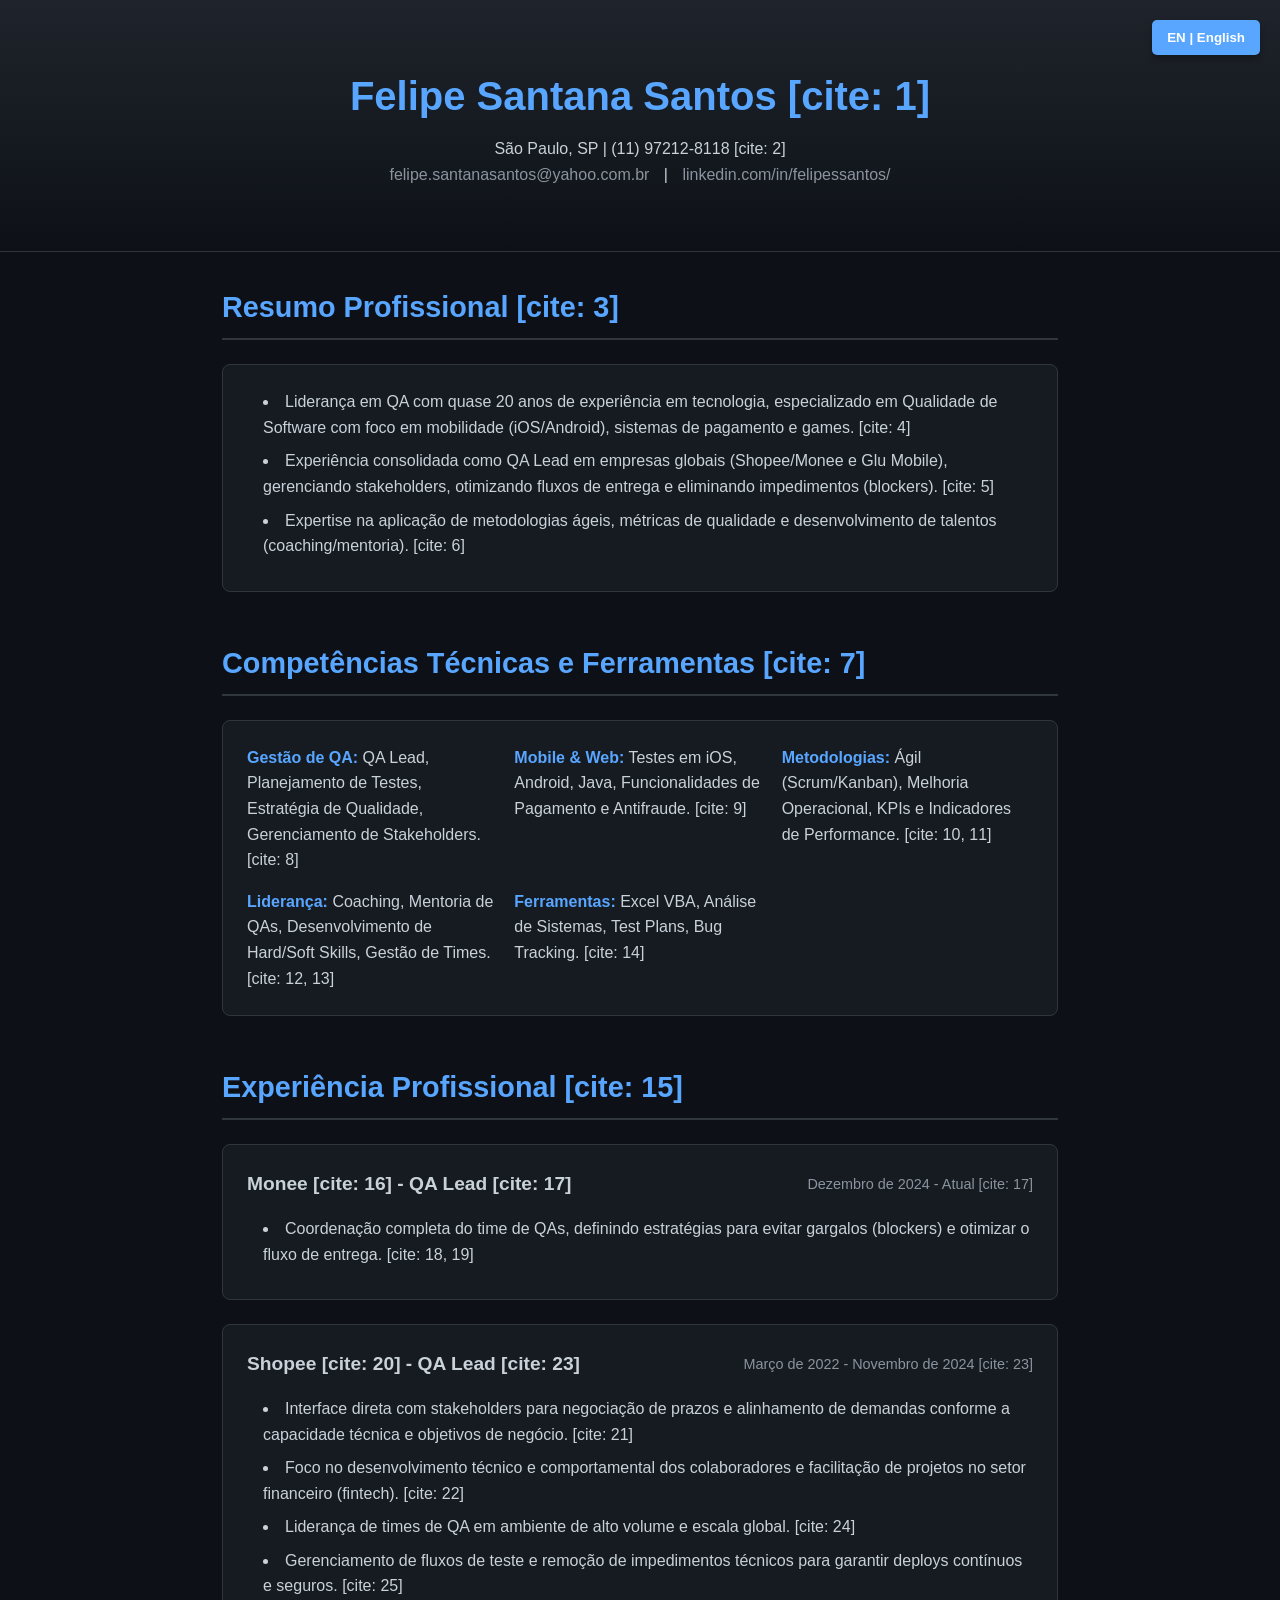
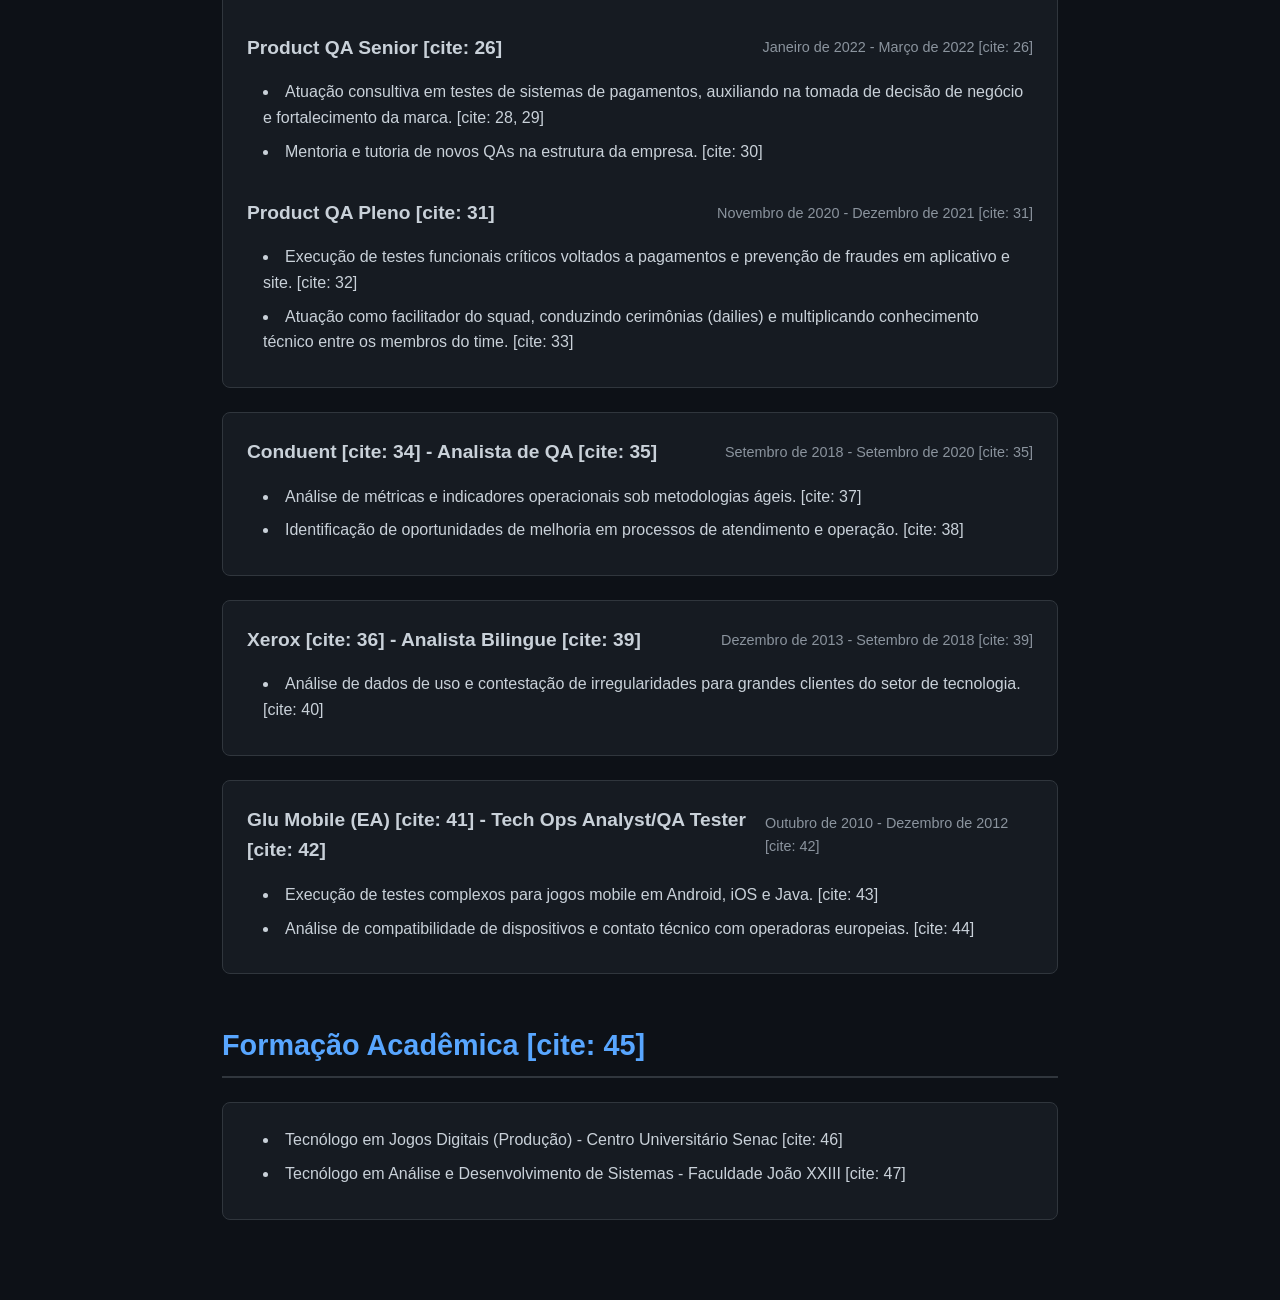
==== index.html @ 8648dfce "first commit" ====
<!DOCTYPE html>
<html lang="pt-BR">
<head>
    <meta charset="UTF-8">
    <meta name="viewport" content="width=device-width, initial-scale=1.0">
    <title>Felipe Santana Santos | QA Lead Portfolio</title>
    <style>
        /* CSS Integrado: Paleta de cores de alto contraste focada em legibilidade profissional */
        :root {
            --bg-color: #0d1117;
            --text-main: #c9d1d9;
            --text-muted: #8b949e;
            --accent: #58a6ff;
            --card-bg: #161b22;
            --border: #30363d;
        }

        * {
            box-sizing: border-box;
            margin: 0;
            padding: 0;
            font-family: 'Segoe UI', Tahoma, Geneva, Verdana, sans-serif;
        }

        body {
            background-color: var(--bg-color);
            color: var(--text-main);
            line-height: 1.6;
        }

        header {
            text-align: center;
            padding: 4rem 2rem;
            background: linear-gradient(180deg, #1f242c 0%, var(--bg-color) 100%);
            border-bottom: 1px solid var(--border);
        }

        h1 {
            color: var(--accent);
            font-size: 2.5rem;
            margin-bottom: 0.5rem;
        }

        .contact-info a {
            color: var(--text-muted);
            text-decoration: none;
            margin: 0 10px;
            transition: color 0.3s ease;
        }

        .contact-info a:hover {
            color: var(--accent);
        }

        .container {
            max-width: 900px;
            margin: 0 auto;
            padding: 2rem;
        }

        section {
            margin-bottom: 3rem;
        }

        h2 {
            color: var(--accent);
            border-bottom: 2px solid var(--border);
            padding-bottom: 0.5rem;
            margin-bottom: 1.5rem;
            font-size: 1.8rem;
        }

        .card {
            background-color: var(--card-bg);
            border: 1px solid var(--border);
            border-radius: 8px;
            padding: 1.5rem;
            margin-bottom: 1.5rem;
            transition: transform 0.2s ease;
        }

        .card:hover {
            transform: translateY(-3px);
            border-color: var(--accent);
        }

        .job-header {
            display: flex;
            justify-content: space-between;
            align-items: center;
            margin-bottom: 1rem;
        }

        .job-title {
            font-size: 1.2rem;
            font-weight: bold;
            color: var(--text-main);
        }

        .job-date {
            color: var(--text-muted);
            font-size: 0.9rem;
        }

        ul {
            list-style-position: inside;
            margin-left: 1rem;
        }

        li {
            margin-bottom: 0.5rem;
            color: var(--text-main);
        }

        .skills-grid {
            display: grid;
            grid-template-columns: repeat(auto-fit, minmax(250px, 1fr));
            gap: 1rem;
        }

        .skill-item strong {
            color: var(--accent);
        }

        /* Language Toggle Button */
        .lang-toggle {
            position: fixed;
            top: 20px;
            right: 20px;
            background-color: var(--accent);
            color: #fff;
            border: none;
            padding: 10px 15px;
            border-radius: 5px;
            cursor: pointer;
            font-weight: bold;
            box-shadow: 0 4px 6px rgba(0,0,0,0.3);
            transition: background-color 0.3s ease;
        }

        .lang-toggle:hover {
            background-color: #1f6feb;
        }

        @media (max-width: 600px) {
            .job-header {
                flex-direction: column;
                align-items: flex-start;
            }
            .job-date {
                margin-top: 0.5rem;
            }
        }
    </style>
</head>
<body>

    <button class="lang-toggle" onclick="toggleLanguage()" id="langBtn">EN | English</button>

    <header>
        <h1 data-i18n="name">Felipe Santana Santos [cite: 1]</h1>
        <p class="contact-info">
            <span data-i18n="location">São Paulo, SP | (11) 97212-8118 [cite: 2]</span><br>
            <a href="mailto:felipe.santanasantos@yahoo.com.br">felipe.santanasantos@yahoo.com.br</a> | 
            <a href="https://linkedin.com/in/felipessantos/" target="_blank">linkedin.com/in/felipessantos/</a>
        </p>
    </header>

    <div class="container">
        <section>
            <h2 data-i18n="summary_title">Resumo Profissional [cite: 3]</h2>
            <div class="card">
                <ul>
                    <li data-i18n="summary_1">Liderança em QA com quase 20 anos de experiência em tecnologia, especializado em Qualidade de Software com foco em mobilidade (iOS/Android), sistemas de pagamento e games. [cite: 4]</li>
                    <li data-i18n="summary_2">Experiência consolidada como QA Lead em empresas globais (Shopee/Monee e Glu Mobile), gerenciando stakeholders, otimizando fluxos de entrega e eliminando impedimentos (blockers). [cite: 5]</li>
                    <li data-i18n="summary_3">Expertise na aplicação de metodologias ágeis, métricas de qualidade e desenvolvimento de talentos (coaching/mentoria). [cite: 6]</li>
                </ul>
            </div>
        </section>

        <section>
            <h2 data-i18n="skills_title">Competências Técnicas e Ferramentas [cite: 7]</h2>
            <div class="card skills-grid">
                <div class="skill-item">
                    <strong data-i18n="skill_mgmt">Gestão de QA:</strong> <span data-i18n="skill_mgmt_desc">QA Lead, Planejamento de Testes, Estratégia de Qualidade, Gerenciamento de Stakeholders. [cite: 8]</span>
                </div>
                <div class="skill-item">
                    <strong data-i18n="skill_tech">Mobile & Web:</strong> <span data-i18n="skill_tech_desc">Testes em iOS, Android, Java, Funcionalidades de Pagamento e Antifraude. [cite: 9]</span>
                </div>
                <div class="skill-item">
                    <strong data-i18n="skill_meth">Metodologias:</strong> <span data-i18n="skill_meth_desc">Ágil (Scrum/Kanban), Melhoria Operacional, KPIs e Indicadores de Performance. [cite: 10, 11]</span>
                </div>
                <div class="skill-item">
                    <strong data-i18n="skill_lead">Liderança:</strong> <span data-i18n="skill_lead_desc">Coaching, Mentoria de QAs, Desenvolvimento de Hard/Soft Skills, Gestão de Times. [cite: 12, 13]</span>
                </div>
                <div class="skill-item">
                    <strong data-i18n="skill_tools">Ferramentas:</strong> <span data-i18n="skill_tools_desc">Excel VBA, Análise de Sistemas, Test Plans, Bug Tracking. [cite: 14]</span>
                </div>
            </div>
        </section>

        <section>
            <h2 data-i18n="exp_title">Experiência Profissional [cite: 15]</h2>

            <div class="card">
                <div class="job-header">
                    <div class="job-title">Monee [cite: 16] - <span data-i18n="monee_role">QA Lead [cite: 17]</span></div>
                    <div class="job-date" data-i18n="monee_date">Dezembro de 2024 - Atual [cite: 17]</div>
                </div>
                <ul>
                    <li data-i18n="monee_1">Coordenação completa do time de QAs, definindo estratégias para evitar gargalos (blockers) e otimizar o fluxo de entrega. [cite: 18, 19]</li>
                </ul>
            </div>

            <div class="card">
                <div class="job-header">
                    <div class="job-title">Shopee [cite: 20] - <span data-i18n="shopee_role1">QA Lead [cite: 23]</span></div>
                    <div class="job-date" data-i18n="shopee_date1">Março de 2022 - Novembro de 2024 [cite: 23]</div>
                </div>
                <ul>
                    <li data-i18n="shopee_desc1_1">Interface direta com stakeholders para negociação de prazos e alinhamento de demandas conforme a capacidade técnica e objetivos de negócio. [cite: 21]</li>
                    <li data-i18n="shopee_desc1_2">Foco no desenvolvimento técnico e comportamental dos colaboradores e facilitação de projetos no setor financeiro (fintech). [cite: 22]</li>
                    <li data-i18n="shopee_desc1_3">Liderança de times de QA em ambiente de alto volume e escala global. [cite: 24]</li>
                    <li data-i18n="shopee_desc1_4">Gerenciamento de fluxos de teste e remoção de impedimentos técnicos para garantir deploys contínuos e seguros. [cite: 25]</li>
                </ul>
                <br>
                <div class="job-header">
                    <div class="job-title" data-i18n="shopee_role2">Product QA Senior [cite: 26]</div>
                    <div class="job-date" data-i18n="shopee_date2">Janeiro de 2022 - Março de 2022 [cite: 26]</div>
                </div>
                <ul>
                    <li data-i18n="shopee_desc2_1">Atuação consultiva em testes de sistemas de pagamentos, auxiliando na tomada de decisão de negócio e fortalecimento da marca. [cite: 28, 29]</li>
                    <li data-i18n="shopee_desc2_2">Mentoria e tutoria de novos QAs na estrutura da empresa. [cite: 30]</li>
                </ul>
                <br>
                <div class="job-header">
                    <div class="job-title" data-i18n="shopee_role3">Product QA Pleno [cite: 31]</div>
                    <div class="job-date" data-i18n="shopee_date3">Novembro de 2020 - Dezembro de 2021 [cite: 31]</div>
                </div>
                <ul>
                    <li data-i18n="shopee_desc3_1">Execução de testes funcionais críticos voltados a pagamentos e prevenção de fraudes em aplicativo e site. [cite: 32]</li>
                    <li data-i18n="shopee_desc3_2">Atuação como facilitador do squad, conduzindo cerimônias (dailies) e multiplicando conhecimento técnico entre os membros do time. [cite: 33]</li>
                </ul>
            </div>

            <div class="card">
                <div class="job-header">
                    <div class="job-title">Conduent [cite: 34] - <span data-i18n="conduent_role">Analista de QA [cite: 35]</span></div>
                    <div class="job-date" data-i18n="conduent_date">Setembro de 2018 - Setembro de 2020 [cite: 35]</div>
                </div>
                <ul>
                    <li data-i18n="conduent_1">Análise de métricas e indicadores operacionais sob metodologias ágeis. [cite: 37]</li>
                    <li data-i18n="conduent_2">Identificação de oportunidades de melhoria em processos de atendimento e operação. [cite: 38]</li>
                </ul>
            </div>

            <div class="card">
                <div class="job-header">
                    <div class="job-title">Xerox [cite: 36] - <span data-i18n="xerox_role">Analista Bilingue [cite: 39]</span></div>
                    <div class="job-date" data-i18n="xerox_date">Dezembro de 2013 - Setembro de 2018 [cite: 39]</div>
                </div>
                <ul>
                    <li data-i18n="xerox_1">Análise de dados de uso e contestação de irregularidades para grandes clientes do setor de tecnologia. [cite: 40]</li>
                </ul>
            </div>

            <div class="card">
                <div class="job-header">
                    <div class="job-title">Glu Mobile (EA) [cite: 41] - <span data-i18n="glu_role">Tech Ops Analyst/QA Tester [cite: 42]</span></div>
                    <div class="job-date" data-i18n="glu_date">Outubro de 2010 - Dezembro de 2012 [cite: 42]</div>
                </div>
                <ul>
                    <li data-i18n="glu_1">Execução de testes complexos para jogos mobile em Android, iOS e Java. [cite: 43]</li>
                    <li data-i18n="glu_2">Análise de compatibilidade de dispositivos e contato técnico com operadoras europeias. [cite: 44]</li>
                </ul>
            </div>
        </section>

        <section>
            <h2 data-i18n="edu_title">Formação Acadêmica [cite: 45]</h2>
            <div class="card">
                <ul>
                    <li data-i18n="edu_1">Tecnólogo em Jogos Digitais (Produção) - Centro Universitário Senac [cite: 46]</li>
                    <li data-i18n="edu_2">Tecnólogo em Análise e Desenvolvimento de Sistemas - Faculdade João XXIII [cite: 47]</li>
                </ul>
            </div>
        </section>
    </div>

    <script>
        const translations = {
            "pt-BR": {
                name: "Felipe Santana Santos [cite: 1]",
                location: "São Paulo, SP | (11) 97212-8118 [cite: 2]",
                summary_title: "Resumo Profissional [cite: 3]",
                summary_1: "Liderança em QA com quase 20 anos de experiência em tecnologia, especializado em Qualidade de Software com foco em mobilidade (iOS/Android), sistemas de pagamento e games. [cite: 4]",
                summary_2: "Experiência consolidada como QA Lead em empresas globais (Shopee/Monee e Glu Mobile), gerenciando stakeholders, otimizando fluxos de entrega e eliminando impedimentos (blockers). [cite: 5]",
                summary_3: "Expertise na aplicação de metodologias ágeis, métricas de qualidade e desenvolvimento de talentos (coaching/mentoria). [cite: 6]",
                skills_title: "Competências Técnicas e Ferramentas [cite: 7]",
                skill_mgmt: "Gestão de QA:", skill_mgmt_desc: " QA Lead, Planejamento de Testes, Estratégia de Qualidade, Gerenciamento de Stakeholders. [cite: 8]",
                skill_tech: "Mobile & Web:", skill_tech_desc: " Testes em iOS, Android, Java, Funcionalidades de Pagamento e Antifraude. [cite: 9]",
                skill_meth: "Metodologias:", skill_meth_desc: " Ágil (Scrum/Kanban), Melhoria Operacional, KPIs e Indicadores de Performance. [cite: 10, 11]",
                skill_lead: "Liderança:", skill_lead_desc: " Coaching, Mentoria de QAs, Desenvolvimento de Hard/Soft Skills, Gestão de Times. [cite: 12, 13]",
                skill_tools: "Ferramentas:", skill_tools_desc: " Excel VBA, Análise de Sistemas, Test Plans, Bug Tracking. [cite: 14]",
                exp_title: "Experiência Profissional [cite: 15]",
                monee_role: "QA Lead [cite: 17]", monee_date: "Dezembro de 2024 - Atual [cite: 17]",
                monee_1: "Coordenação completa do time de QAs, definindo estratégias para evitar gargalos (blockers) e otimizar o fluxo de entrega. [cite: 18, 19]",
                shopee_role1: "QA Lead [cite: 23]", shopee_date1: "Março de 2022 - Novembro de 2024 [cite: 23]",
                shopee_desc1_1: "Interface direta com stakeholders para negociação de prazos e alinhamento de demandas conforme a capacidade técnica e objetivos de negócio. [cite: 21]",
                shopee_desc1_2: "Foco no desenvolvimento técnico e comportamental dos colaboradores e facilitação de projetos no setor financeiro (fintech). [cite: 22]",
                shopee_desc1_3: "Liderança de times de QA em ambiente de alto volume e escala global. [cite: 24]",
                shopee_desc1_4: "Gerenciamento de fluxos de teste e remoção de impedimentos técnicos para garantir deploys contínuos e seguros. [cite: 25]",
                shopee_role2: "Product QA Senior [cite: 26]", shopee_date2: "Janeiro de 2022 - Março de 2022 [cite: 26]",
                shopee_desc2_1: "Atuação consultiva em testes de sistemas de pagamentos, auxiliando na tomada de decisão de negócio e fortalecimento da marca. [cite: 28, 29]",
                shopee_desc2_2: "Mentoria e tutoria de novos QAs na estrutura da empresa. [cite: 30]",
                shopee_role3: "Product QA Pleno [cite: 31]", shopee_date3: "Novembro de 2020 - Dezembro de 2021 [cite: 31]",
                shopee_desc3_1: "Execução de testes funcionais críticos voltados a pagamentos e prevenção de fraudes em aplicativo e site. [cite: 32]",
                shopee_desc3_2: "Atuação como facilitador do squad, conduzindo cerimônias (dailies) e multiplicando conhecimento técnico entre os membros do time. [cite: 33]",
                conduent_role: "Analista de QA [cite: 35]", conduent_date: "Setembro de 2018 - Setembro de 2020 [cite: 35]",
                conduent_1: "Análise de métricas e indicadores operacionais sob metodologias ágeis. [cite: 37]",
                conduent_2: "Identificação de oportunidades de melhoria em processos de atendimento e operação. [cite: 38]",
                xerox_role: "Analista Bilingue [cite: 39]", xerox_date: "Dezembro de 2013 - Setembro de 2018 [cite: 39]",
                xerox_1: "Análise de dados de uso e contestação de irregularidades para grandes clientes do setor de tecnologia. [cite: 40]",
                glu_role: "Tech Ops Analyst/QA Tester [cite: 42]", glu_date: "Outubro de 2010 - Dezembro de 2012 [cite: 42]",
                glu_1: "Execução de testes complexos para jogos mobile em Android, iOS e Java. [cite: 43]",
                glu_2: "Análise de compatibilidade de dispositivos e contato técnico com operadoras europeias. [cite: 44]",
                edu_title: "Formação Acadêmica [cite: 45]",
                edu_1: "Tecnólogo em Jogos Digitais (Produção) - Centro Universitário Senac [cite: 46]",
                edu_2: "Tecnólogo em Análise e Desenvolvimento de Sistemas - Faculdade João XXIII [cite: 47]"
            },
            "en": {
                name: "Felipe Santana Santos [cite: 1]",
                location: "São Paulo, SP | (11) 97212-8118 [cite: 2]",
                summary_title: "Professional Summary [cite: 3]",
                summary_1: "QA Leadership with nearly 20 years of technology experience, specializing in Software Quality with a focus on mobility (iOS/Android), payment systems, and games. [cite: 4]",
                summary_2: "Consolidated experience as a QA Lead in global companies (Shopee/Monee and Glu Mobile), managing stakeholders, optimizing delivery workflows, and eliminating blockers. [cite: 5]",
                summary_3: "Expertise in the application of agile methodologies, quality metrics, and talent development (coaching/mentoring). [cite: 6]",
                skills_title: "Technical Skills & Tools [cite: 7]",
                skill_mgmt: "QA Management:", skill_mgmt_desc: " QA Lead, Test Planning, Quality Strategy, Stakeholder Management. [cite: 8]",
                skill_tech: "Mobile & Web:", skill_tech_desc: " Testing in iOS, Android, Java, Payment and Anti-Fraud functionalities. [cite: 9]",
                skill_meth: "Methodologies:", skill_meth_desc: " Agile (Scrum/Kanban), Operational Improvement, KPIs and Performance Indicators. [cite: 10, 11]",
                skill_lead: "Leadership:", skill_lead_desc: " Coaching, QA Mentoring, Hard/Soft Skills Development, Team Management. [cite: 12, 13]",
                skill_tools: "Tools:", skill_tools_desc: " Excel VBA, Systems Analysis, Test Plans, Bug Tracking. [cite: 14]",
                exp_title: "Professional Experience [cite: 15]",
                monee_role: "QA Lead [cite: 17]", monee_date: "December 2024 - Present [cite: 17]",
                monee_1: "Full coordination of the QA team, defining strategies to avoid bottlenecks (blockers) and optimize the delivery flow. [cite: 18, 19]",
                shopee_role1: "QA Lead [cite: 23]", shopee_date1: "March 2022 - November 2024 [cite: 23]",
                shopee_desc1_1: "Direct interface with stakeholders to negotiate deadlines and align demands according to technical capacity and business objectives. [cite: 21]",
                shopee_desc1_2: "Focus on the technical and behavioral development of employees and facilitation of projects in the financial sector (fintech). [cite: 22]",
                shopee_desc1_3: "Leadership of QA teams in a high-volume, global-scale environment. [cite: 24]",
                shopee_desc1_4: "Management of test workflows and removal of technical impediments to ensure continuous and secure deployments. [cite: 25]",
                shopee_role2: "Senior Product QA [cite: 26]", shopee_date2: "January 2022 - March 2022 [cite: 26]",
                shopee_desc2_1: "Consultative role in payment system testing, assisting in business decision-making and brand strengthening. [cite: 28, 29]",
                shopee_desc2_2: "Mentoring and tutoring new QAs within the company's structure. [cite: 30]",
                shopee_role3: "Mid-level Product QA [cite: 31]", shopee_date3: "November 2020 - December 2021 [cite: 31]",
                shopee_desc3_1: "Execution of critical functional tests focused on payments and fraud prevention across app and web. [cite: 32]",
                shopee_desc3_2: "Acted as squad facilitator, leading agile ceremonies (dailies) and multiplying technical knowledge among team members. [cite: 33]",
                conduent_role: "QA Analyst [cite: 35]", conduent_date: "September 2018 - September 2020 [cite: 35]",
                conduent_1: "Analysis of metrics and operational indicators under agile methodologies. [cite: 37]",
                conduent_2: "Identification of improvement opportunities in customer service and operational processes. [cite: 38]",
                xerox_role: "Bilingual Analyst [cite: 39]", xerox_date: "December 2013 - September 2018 [cite: 39]",
                xerox_1: "Analysis of usage data and dispute of irregularities for major clients in the technology sector. [cite: 40]",
                glu_role: "Tech Ops Analyst/QA Tester [cite: 42]", glu_date: "October 2010 - December 2012 [cite: 42]",
                glu_1: "Execution of complex tests for mobile games in Android, iOS, and Java. [cite: 43]",
                glu_2: "Device compatibility analysis and technical contact with European mobile carriers. [cite: 44]",
                edu_title: "Education [cite: 45]",
                edu_1: "Associate Degree in Digital Games (Production) - Centro Universitário Senac [cite: 46]",
                edu_2: "Associate Degree in Systems Analysis and Development - Faculdade João XXIII [cite: 47]"
            }
        };

        let currentLang = "pt-BR";

        function toggleLanguage() {
            currentLang = currentLang === "pt-BR" ? "en" : "pt-BR";
            
            // Update button text
            document.getElementById("langBtn").innerText = currentLang === "pt-BR" ? "EN | English" : "PT | Português";
            
            // Update all elements with data-i18n attribute
            document.querySelectorAll("[data-i18n]").forEach(element => {
                const key = element.getAttribute("data-i18n");
                if (translations[currentLang][key]) {
                    element.innerHTML = translations[currentLang][key];
                }
            });
        }
    </script>
</body>
</html>
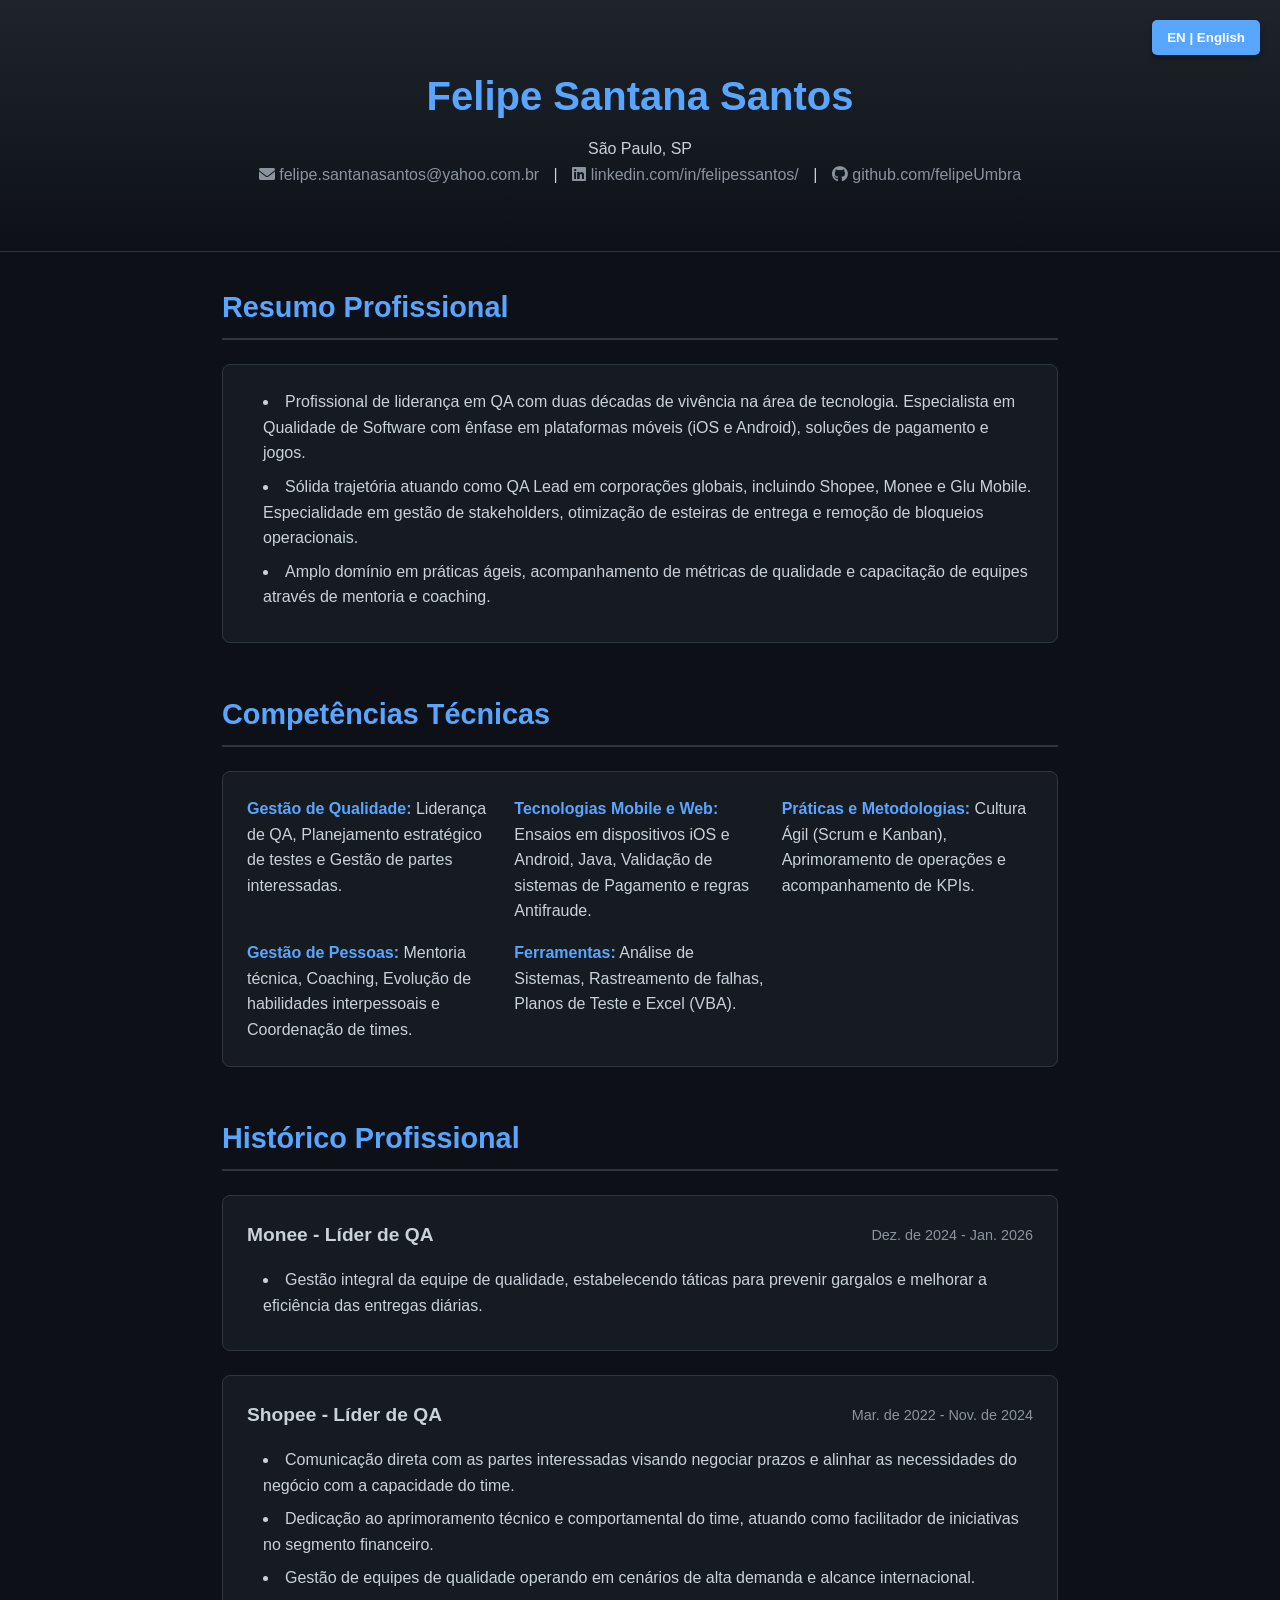
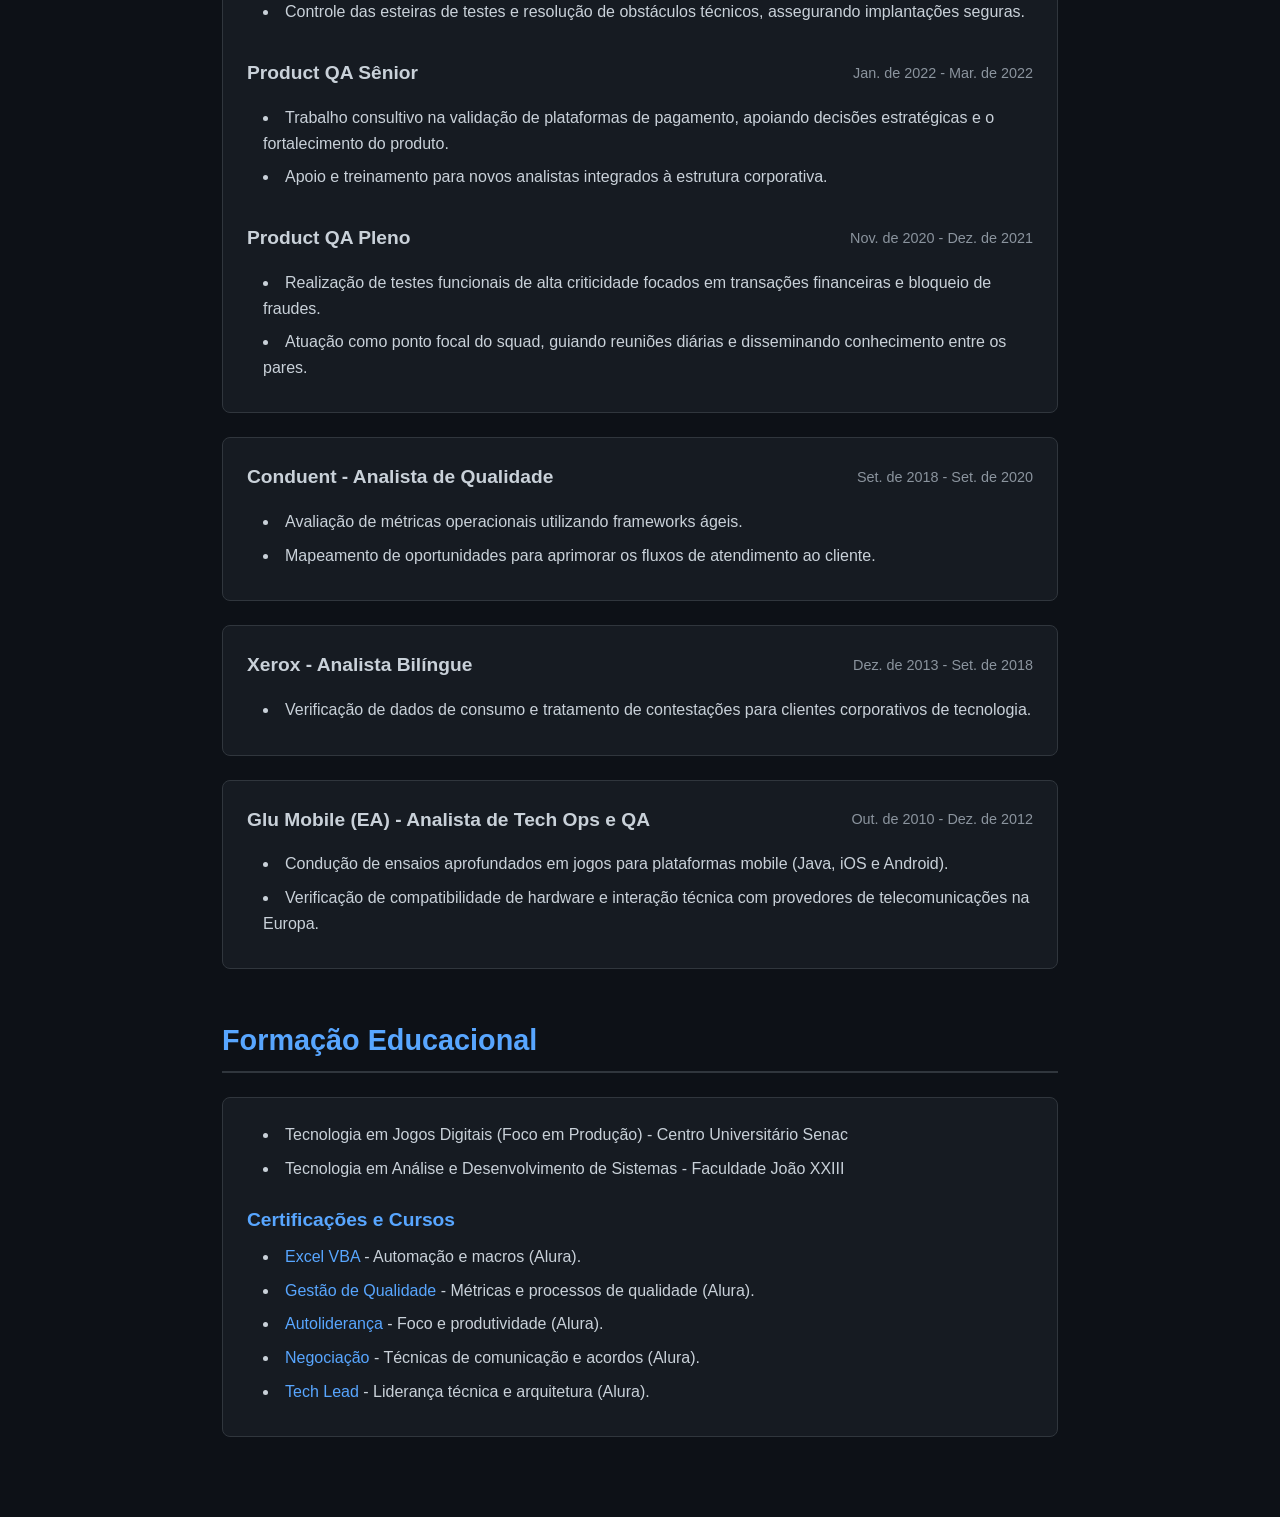
==== commit 96fa58db: "refactor: update portfolio content and improve language toggle functionality" ====
--- a/index.html
+++ b/index.html
@@ -4,8 +4,9 @@
     <meta charset="UTF-8">
     <meta name="viewport" content="width=device-width, initial-scale=1.0">
     <title>Felipe Santana Santos | QA Lead Portfolio</title>
+    <!-- Font Awesome para ícones -->
+    <link rel="stylesheet" href="https://cdnjs.cloudflare.com/ajax/libs/font-awesome/6.0.0/css/all.min.css">
     <style>
-        /* CSS Integrado: Paleta de cores de alto contraste focada em legibilidade profissional */
         :root {
             --bg-color: #0d1117;
             --text-main: #c9d1d9;
@@ -70,6 +71,22 @@
             font-size: 1.8rem;
         }
 
+        h3 {
+            color: var(--accent);
+            font-size: 1.2rem;
+            margin-top: 1.5rem;
+            margin-bottom: 0.5rem;
+        }
+
+        .card a {
+            color: var(--accent);
+            text-decoration: none;
+        }
+
+        .card a:hover {
+            text-decoration: underline;
+        }
+
         .card {
             background-color: var(--card-bg);
             border: 1px solid var(--border);
@@ -122,7 +139,7 @@
             color: var(--accent);
         }
 
-        /* Language Toggle Button */
+        /* Botão de Idioma */
         .lang-toggle {
             position: fixed;
             top: 20px;
@@ -136,6 +153,7 @@
             font-weight: bold;
             box-shadow: 0 4px 6px rgba(0,0,0,0.3);
             transition: background-color 0.3s ease;
+            z-index: 1000;
         }
 
         .lang-toggle:hover {
@@ -158,130 +176,139 @@
     <button class="lang-toggle" onclick="toggleLanguage()" id="langBtn">EN | English</button>
 
     <header>
-        <h1 data-i18n="name">Felipe Santana Santos [cite: 1]</h1>
+        <h1 data-i18n="name">Felipe Santana Santos</h1>
         <p class="contact-info">
-            <span data-i18n="location">São Paulo, SP | (11) 97212-8118 [cite: 2]</span><br>
-            <a href="mailto:felipe.santanasantos@yahoo.com.br">felipe.santanasantos@yahoo.com.br</a> | 
-            <a href="https://linkedin.com/in/felipessantos/" target="_blank">linkedin.com/in/felipessantos/</a>
+            <span data-i18n="location">São Paulo, SP</span><br>
+            <a href="mailto:felipe.santanasantos@yahoo.com.br"><i class="fas fa-envelope"></i> felipe.santanasantos@yahoo.com.br</a> | 
+            <a href="https://linkedin.com/in/felipessantos/" target="_blank"><i class="fab fa-linkedin"></i> linkedin.com/in/felipessantos/</a> |
+            <a href="https://github.com/felipeUmbra" target="_blank"><i class="fab fa-github"></i> github.com/felipeUmbra</a>
         </p>
     </header>
 
     <div class="container">
         <section>
-            <h2 data-i18n="summary_title">Resumo Profissional [cite: 3]</h2>
-            <div class="card">
-                <ul>
-                    <li data-i18n="summary_1">Liderança em QA com quase 20 anos de experiência em tecnologia, especializado em Qualidade de Software com foco em mobilidade (iOS/Android), sistemas de pagamento e games. [cite: 4]</li>
-                    <li data-i18n="summary_2">Experiência consolidada como QA Lead em empresas globais (Shopee/Monee e Glu Mobile), gerenciando stakeholders, otimizando fluxos de entrega e eliminando impedimentos (blockers). [cite: 5]</li>
-                    <li data-i18n="summary_3">Expertise na aplicação de metodologias ágeis, métricas de qualidade e desenvolvimento de talentos (coaching/mentoria). [cite: 6]</li>
+            <h2 data-i18n="summary_title">Resumo Profissional</h2>
+            <div class="card">
+                <ul>
+                    <li data-i18n="summary_1">Profissional de liderança em QA com duas décadas de vivência na área de tecnologia. Especialista em Qualidade de Software com ênfase em plataformas móveis (iOS e Android), soluções de pagamento e jogos.</li>
+                    <li data-i18n="summary_2">Sólida trajetória atuando como QA Lead em corporações globais, incluindo Shopee, Monee e Glu Mobile. Especialidade em gestão de stakeholders, otimização de esteiras de entrega e remoção de bloqueios operacionais.</li>
+                    <li data-i18n="summary_3">Amplo domínio em práticas ágeis, acompanhamento de métricas de qualidade e capacitação de equipes através de mentoria e coaching.</li>
                 </ul>
             </div>
         </section>
 
         <section>
-            <h2 data-i18n="skills_title">Competências Técnicas e Ferramentas [cite: 7]</h2>
+            <h2 data-i18n="skills_title">Competências Técnicas</h2>
             <div class="card skills-grid">
                 <div class="skill-item">
-                    <strong data-i18n="skill_mgmt">Gestão de QA:</strong> <span data-i18n="skill_mgmt_desc">QA Lead, Planejamento de Testes, Estratégia de Qualidade, Gerenciamento de Stakeholders. [cite: 8]</span>
+                    <strong data-i18n="skill_mgmt">Gestão de Qualidade:</strong> <span data-i18n="skill_mgmt_desc">Liderança de QA, Planejamento estratégico de testes e Gestão de partes interessadas.</span>
                 </div>
                 <div class="skill-item">
-                    <strong data-i18n="skill_tech">Mobile & Web:</strong> <span data-i18n="skill_tech_desc">Testes em iOS, Android, Java, Funcionalidades de Pagamento e Antifraude. [cite: 9]</span>
+                    <strong data-i18n="skill_tech">Tecnologias Mobile e Web:</strong> <span data-i18n="skill_tech_desc">Ensaios em dispositivos iOS e Android, Java, Validação de sistemas de Pagamento e regras Antifraude.</span>
                 </div>
                 <div class="skill-item">
-                    <strong data-i18n="skill_meth">Metodologias:</strong> <span data-i18n="skill_meth_desc">Ágil (Scrum/Kanban), Melhoria Operacional, KPIs e Indicadores de Performance. [cite: 10, 11]</span>
+                    <strong data-i18n="skill_meth">Práticas e Metodologias:</strong> <span data-i18n="skill_meth_desc">Cultura Ágil (Scrum e Kanban), Aprimoramento de operações e acompanhamento de KPIs.</span>
                 </div>
                 <div class="skill-item">
-                    <strong data-i18n="skill_lead">Liderança:</strong> <span data-i18n="skill_lead_desc">Coaching, Mentoria de QAs, Desenvolvimento de Hard/Soft Skills, Gestão de Times. [cite: 12, 13]</span>
+                    <strong data-i18n="skill_lead">Gestão de Pessoas:</strong> <span data-i18n="skill_lead_desc">Mentoria técnica, Coaching, Evolução de habilidades interpessoais e Coordenação de times.</span>
                 </div>
                 <div class="skill-item">
-                    <strong data-i18n="skill_tools">Ferramentas:</strong> <span data-i18n="skill_tools_desc">Excel VBA, Análise de Sistemas, Test Plans, Bug Tracking. [cite: 14]</span>
+                    <strong data-i18n="skill_tools">Ferramentas:</strong> <span data-i18n="skill_tools_desc">Análise de Sistemas, Rastreamento de falhas, Planos de Teste e Excel (VBA).</span>
                 </div>
             </div>
         </section>
 
         <section>
-            <h2 data-i18n="exp_title">Experiência Profissional [cite: 15]</h2>
-
-            <div class="card">
-                <div class="job-header">
-                    <div class="job-title">Monee [cite: 16] - <span data-i18n="monee_role">QA Lead [cite: 17]</span></div>
-                    <div class="job-date" data-i18n="monee_date">Dezembro de 2024 - Atual [cite: 17]</div>
-                </div>
-                <ul>
-                    <li data-i18n="monee_1">Coordenação completa do time de QAs, definindo estratégias para evitar gargalos (blockers) e otimizar o fluxo de entrega. [cite: 18, 19]</li>
-                </ul>
-            </div>
-
-            <div class="card">
-                <div class="job-header">
-                    <div class="job-title">Shopee [cite: 20] - <span data-i18n="shopee_role1">QA Lead [cite: 23]</span></div>
-                    <div class="job-date" data-i18n="shopee_date1">Março de 2022 - Novembro de 2024 [cite: 23]</div>
-                </div>
-                <ul>
-                    <li data-i18n="shopee_desc1_1">Interface direta com stakeholders para negociação de prazos e alinhamento de demandas conforme a capacidade técnica e objetivos de negócio. [cite: 21]</li>
-                    <li data-i18n="shopee_desc1_2">Foco no desenvolvimento técnico e comportamental dos colaboradores e facilitação de projetos no setor financeiro (fintech). [cite: 22]</li>
-                    <li data-i18n="shopee_desc1_3">Liderança de times de QA em ambiente de alto volume e escala global. [cite: 24]</li>
-                    <li data-i18n="shopee_desc1_4">Gerenciamento de fluxos de teste e remoção de impedimentos técnicos para garantir deploys contínuos e seguros. [cite: 25]</li>
+            <h2 data-i18n="exp_title">Histórico Profissional</h2>
+
+            <div class="card">
+                <div class="job-header">
+                    <div class="job-title">Monee - <span data-i18n="monee_role">Líder de QA</span></div>
+                    <div class="job-date" data-i18n="monee_date">Dez. de 2024 - Jan. 2026</div>
+                </div>
+                <ul>
+                    <li data-i18n="monee_1">Gestão integral da equipe de qualidade, estabelecendo táticas para prevenir gargalos e melhorar a eficiência das entregas diárias.</li>
+                </ul>
+            </div>
+
+            <div class="card">
+                <div class="job-header">
+                    <div class="job-title">Shopee - <span data-i18n="shopee_role1">Líder de QA</span></div>
+                    <div class="job-date" data-i18n="shopee_date1">Mar. de 2022 - Nov. de 2024</div>
+                </div>
+                <ul>
+                    <li data-i18n="shopee_desc1_1">Comunicação direta com as partes interessadas visando negociar prazos e alinhar as necessidades do negócio com a capacidade do time.</li>
+                    <li data-i18n="shopee_desc1_2">Dedicação ao aprimoramento técnico e comportamental do time, atuando como facilitador de iniciativas no segmento financeiro.</li>
+                    <li data-i18n="shopee_desc1_3">Gestão de equipes de qualidade operando em cenários de alta demanda e alcance internacional.</li>
+                    <li data-i18n="shopee_desc1_4">Controle das esteiras de testes e resolução de obstáculos técnicos, assegurando implantações seguras.</li>
                 </ul>
                 <br>
                 <div class="job-header">
-                    <div class="job-title" data-i18n="shopee_role2">Product QA Senior [cite: 26]</div>
-                    <div class="job-date" data-i18n="shopee_date2">Janeiro de 2022 - Março de 2022 [cite: 26]</div>
-                </div>
-                <ul>
-                    <li data-i18n="shopee_desc2_1">Atuação consultiva em testes de sistemas de pagamentos, auxiliando na tomada de decisão de negócio e fortalecimento da marca. [cite: 28, 29]</li>
-                    <li data-i18n="shopee_desc2_2">Mentoria e tutoria de novos QAs na estrutura da empresa. [cite: 30]</li>
+                    <div class="job-title" data-i18n="shopee_role2">Product QA Sênior</div>
+                    <div class="job-date" data-i18n="shopee_date2">Jan. de 2022 - Mar. de 2022</div>
+                </div>
+                <ul>
+                    <li data-i18n="shopee_desc2_1">Trabalho consultivo na validação de plataformas de pagamento, apoiando decisões estratégicas e o fortalecimento do produto.</li>
+                    <li data-i18n="shopee_desc2_2">Apoio e treinamento para novos analistas integrados à estrutura corporativa.</li>
                 </ul>
                 <br>
                 <div class="job-header">
-                    <div class="job-title" data-i18n="shopee_role3">Product QA Pleno [cite: 31]</div>
-                    <div class="job-date" data-i18n="shopee_date3">Novembro de 2020 - Dezembro de 2021 [cite: 31]</div>
-                </div>
-                <ul>
-                    <li data-i18n="shopee_desc3_1">Execução de testes funcionais críticos voltados a pagamentos e prevenção de fraudes em aplicativo e site. [cite: 32]</li>
-                    <li data-i18n="shopee_desc3_2">Atuação como facilitador do squad, conduzindo cerimônias (dailies) e multiplicando conhecimento técnico entre os membros do time. [cite: 33]</li>
-                </ul>
-            </div>
-
-            <div class="card">
-                <div class="job-header">
-                    <div class="job-title">Conduent [cite: 34] - <span data-i18n="conduent_role">Analista de QA [cite: 35]</span></div>
-                    <div class="job-date" data-i18n="conduent_date">Setembro de 2018 - Setembro de 2020 [cite: 35]</div>
-                </div>
-                <ul>
-                    <li data-i18n="conduent_1">Análise de métricas e indicadores operacionais sob metodologias ágeis. [cite: 37]</li>
-                    <li data-i18n="conduent_2">Identificação de oportunidades de melhoria em processos de atendimento e operação. [cite: 38]</li>
-                </ul>
-            </div>
-
-            <div class="card">
-                <div class="job-header">
-                    <div class="job-title">Xerox [cite: 36] - <span data-i18n="xerox_role">Analista Bilingue [cite: 39]</span></div>
-                    <div class="job-date" data-i18n="xerox_date">Dezembro de 2013 - Setembro de 2018 [cite: 39]</div>
-                </div>
-                <ul>
-                    <li data-i18n="xerox_1">Análise de dados de uso e contestação de irregularidades para grandes clientes do setor de tecnologia. [cite: 40]</li>
-                </ul>
-            </div>
-
-            <div class="card">
-                <div class="job-header">
-                    <div class="job-title">Glu Mobile (EA) [cite: 41] - <span data-i18n="glu_role">Tech Ops Analyst/QA Tester [cite: 42]</span></div>
-                    <div class="job-date" data-i18n="glu_date">Outubro de 2010 - Dezembro de 2012 [cite: 42]</div>
-                </div>
-                <ul>
-                    <li data-i18n="glu_1">Execução de testes complexos para jogos mobile em Android, iOS e Java. [cite: 43]</li>
-                    <li data-i18n="glu_2">Análise de compatibilidade de dispositivos e contato técnico com operadoras europeias. [cite: 44]</li>
+                    <div class="job-title" data-i18n="shopee_role3">Product QA Pleno</div>
+                    <div class="job-date" data-i18n="shopee_date3">Nov. de 2020 - Dez. de 2021</div>
+                </div>
+                <ul>
+                    <li data-i18n="shopee_desc3_1">Realização de testes funcionais de alta criticidade focados em transações financeiras e bloqueio de fraudes.</li>
+                    <li data-i18n="shopee_desc3_2">Atuação como ponto focal do squad, guiando reuniões diárias e disseminando conhecimento entre os pares.</li>
+                </ul>
+            </div>
+
+            <div class="card">
+                <div class="job-header">
+                    <div class="job-title">Conduent - <span data-i18n="conduent_role">Analista de Qualidade</span></div>
+                    <div class="job-date" data-i18n="conduent_date">Set. de 2018 - Set. de 2020</div>
+                </div>
+                <ul>
+                    <li data-i18n="conduent_1">Avaliação de métricas operacionais utilizando frameworks ágeis.</li>
+                    <li data-i18n="conduent_2">Mapeamento de oportunidades para aprimorar os fluxos de atendimento ao cliente.</li>
+                </ul>
+            </div>
+
+            <div class="card">
+                <div class="job-header">
+                    <div class="job-title">Xerox - <span data-i18n="xerox_role">Analista Bilíngue</span></div>
+                    <div class="job-date" data-i18n="xerox_date">Dez. de 2013 - Set. de 2018</div>
+                </div>
+                <ul>
+                    <li data-i18n="xerox_1">Verificação de dados de consumo e tratamento de contestações para clientes corporativos de tecnologia.</li>
+                </ul>
+            </div>
+
+            <div class="card">
+                <div class="job-header">
+                    <div class="job-title">Glu Mobile (EA) - <span data-i18n="glu_role">Analista de Tech Ops e QA</span></div>
+                    <div class="job-date" data-i18n="glu_date">Out. de 2010 - Dez. de 2012</div>
+                </div>
+                <ul>
+                    <li data-i18n="glu_1">Condução de ensaios aprofundados em jogos para plataformas mobile (Java, iOS e Android).</li>
+                    <li data-i18n="glu_2">Verificação de compatibilidade de hardware e interação técnica com provedores de telecomunicações na Europa.</li>
                 </ul>
             </div>
         </section>
 
         <section>
-            <h2 data-i18n="edu_title">Formação Acadêmica [cite: 45]</h2>
-            <div class="card">
-                <ul>
-                    <li data-i18n="edu_1">Tecnólogo em Jogos Digitais (Produção) - Centro Universitário Senac [cite: 46]</li>
-                    <li data-i18n="edu_2">Tecnólogo em Análise e Desenvolvimento de Sistemas - Faculdade João XXIII [cite: 47]</li>
+            <h2 data-i18n="edu_title">Formação Educacional</h2>
+            <div class="card">
+                <ul>
+                    <li data-i18n="edu_1">Tecnologia em Jogos Digitais (Foco em Produção) - Centro Universitário Senac</li>
+                    <li data-i18n="edu_2">Tecnologia em Análise e Desenvolvimento de Sistemas - Faculdade João XXIII</li>
+                </ul>
+                <h3 data-i18n="certs_title">Certificações e Cursos</h3>
+                <ul>
+                    <li><a href="https://cursos.alura.com.br/user/felipesantsant/degree-excel-vba-old-2374/certificate" target="_blank" data-i18n="cert_excel">Excel VBA</a> <span data-i18n="cert_excel_desc">- Automação e macros (Alura).</span></li>
+                    <li><a href="https://cursos.alura.com.br/user/felipesantsant/degree-gestao-qualidade-v203893-203893/certificate" target="_blank" data-i18n="cert_qa">Gestão de Qualidade</a> <span data-i18n="cert_qa_desc">- Métricas e processos de qualidade (Alura).</span></li>
+                    <li><a href="https://cursos.alura.com.br/user/felipesantsant/degree-autolideranca-v165886-165886/certificate" target="_blank" data-i18n="cert_autolead">Autoliderança</a> <span data-i18n="cert_autolead_desc">- Foco e produtividade (Alura).</span></li>
+                    <li><a href="https://cursos.alura.com.br/user/felipesantsant/degree-negociacao-182220/certificate" target="_blank" data-i18n="cert_neg">Negociação</a> <span data-i18n="cert_neg_desc">- Técnicas de comunicação e acordos (Alura).</span></li>
+                    <li><a href="https://cursos.alura.com.br/user/felipesantsant/degree-tech-lead-702709/certificate" target="_blank" data-i18n="cert_techlead">Tech Lead</a> <span data-i18n="cert_techlead_desc">- Liderança técnica e arquitetura (Alura).</span></li>
                 </ul>
             </div>
         </section>
@@ -290,82 +317,96 @@
     <script>
         const translations = {
             "pt-BR": {
-                name: "Felipe Santana Santos [cite: 1]",
-                location: "São Paulo, SP | (11) 97212-8118 [cite: 2]",
-                summary_title: "Resumo Profissional [cite: 3]",
-                summary_1: "Liderança em QA com quase 20 anos de experiência em tecnologia, especializado em Qualidade de Software com foco em mobilidade (iOS/Android), sistemas de pagamento e games. [cite: 4]",
-                summary_2: "Experiência consolidada como QA Lead em empresas globais (Shopee/Monee e Glu Mobile), gerenciando stakeholders, otimizando fluxos de entrega e eliminando impedimentos (blockers). [cite: 5]",
-                summary_3: "Expertise na aplicação de metodologias ágeis, métricas de qualidade e desenvolvimento de talentos (coaching/mentoria). [cite: 6]",
-                skills_title: "Competências Técnicas e Ferramentas [cite: 7]",
-                skill_mgmt: "Gestão de QA:", skill_mgmt_desc: " QA Lead, Planejamento de Testes, Estratégia de Qualidade, Gerenciamento de Stakeholders. [cite: 8]",
-                skill_tech: "Mobile & Web:", skill_tech_desc: " Testes em iOS, Android, Java, Funcionalidades de Pagamento e Antifraude. [cite: 9]",
-                skill_meth: "Metodologias:", skill_meth_desc: " Ágil (Scrum/Kanban), Melhoria Operacional, KPIs e Indicadores de Performance. [cite: 10, 11]",
-                skill_lead: "Liderança:", skill_lead_desc: " Coaching, Mentoria de QAs, Desenvolvimento de Hard/Soft Skills, Gestão de Times. [cite: 12, 13]",
-                skill_tools: "Ferramentas:", skill_tools_desc: " Excel VBA, Análise de Sistemas, Test Plans, Bug Tracking. [cite: 14]",
-                exp_title: "Experiência Profissional [cite: 15]",
-                monee_role: "QA Lead [cite: 17]", monee_date: "Dezembro de 2024 - Atual [cite: 17]",
-                monee_1: "Coordenação completa do time de QAs, definindo estratégias para evitar gargalos (blockers) e otimizar o fluxo de entrega. [cite: 18, 19]",
-                shopee_role1: "QA Lead [cite: 23]", shopee_date1: "Março de 2022 - Novembro de 2024 [cite: 23]",
-                shopee_desc1_1: "Interface direta com stakeholders para negociação de prazos e alinhamento de demandas conforme a capacidade técnica e objetivos de negócio. [cite: 21]",
-                shopee_desc1_2: "Foco no desenvolvimento técnico e comportamental dos colaboradores e facilitação de projetos no setor financeiro (fintech). [cite: 22]",
-                shopee_desc1_3: "Liderança de times de QA em ambiente de alto volume e escala global. [cite: 24]",
-                shopee_desc1_4: "Gerenciamento de fluxos de teste e remoção de impedimentos técnicos para garantir deploys contínuos e seguros. [cite: 25]",
-                shopee_role2: "Product QA Senior [cite: 26]", shopee_date2: "Janeiro de 2022 - Março de 2022 [cite: 26]",
-                shopee_desc2_1: "Atuação consultiva em testes de sistemas de pagamentos, auxiliando na tomada de decisão de negócio e fortalecimento da marca. [cite: 28, 29]",
-                shopee_desc2_2: "Mentoria e tutoria de novos QAs na estrutura da empresa. [cite: 30]",
-                shopee_role3: "Product QA Pleno [cite: 31]", shopee_date3: "Novembro de 2020 - Dezembro de 2021 [cite: 31]",
-                shopee_desc3_1: "Execução de testes funcionais críticos voltados a pagamentos e prevenção de fraudes em aplicativo e site. [cite: 32]",
-                shopee_desc3_2: "Atuação como facilitador do squad, conduzindo cerimônias (dailies) e multiplicando conhecimento técnico entre os membros do time. [cite: 33]",
-                conduent_role: "Analista de QA [cite: 35]", conduent_date: "Setembro de 2018 - Setembro de 2020 [cite: 35]",
-                conduent_1: "Análise de métricas e indicadores operacionais sob metodologias ágeis. [cite: 37]",
-                conduent_2: "Identificação de oportunidades de melhoria em processos de atendimento e operação. [cite: 38]",
-                xerox_role: "Analista Bilingue [cite: 39]", xerox_date: "Dezembro de 2013 - Setembro de 2018 [cite: 39]",
-                xerox_1: "Análise de dados de uso e contestação de irregularidades para grandes clientes do setor de tecnologia. [cite: 40]",
-                glu_role: "Tech Ops Analyst/QA Tester [cite: 42]", glu_date: "Outubro de 2010 - Dezembro de 2012 [cite: 42]",
-                glu_1: "Execução de testes complexos para jogos mobile em Android, iOS e Java. [cite: 43]",
-                glu_2: "Análise de compatibilidade de dispositivos e contato técnico com operadoras europeias. [cite: 44]",
-                edu_title: "Formação Acadêmica [cite: 45]",
-                edu_1: "Tecnólogo em Jogos Digitais (Produção) - Centro Universitário Senac [cite: 46]",
-                edu_2: "Tecnólogo em Análise e Desenvolvimento de Sistemas - Faculdade João XXIII [cite: 47]"
+                name: "Felipe Santana Santos",
+                location: "São Paulo, SP",
+                summary_title: "Resumo Profissional",
+                summary_1: "Profissional de liderança em QA com duas décadas de vivência na área de tecnologia. Especialista em Qualidade de Software com ênfase em plataformas móveis (iOS e Android), soluções de pagamento e jogos.",
+                summary_2: "Sólida trajetória atuando como QA Lead em corporações globais, incluindo Shopee, Monee e Glu Mobile. Especialidade em gestão de stakeholders, otimização de esteiras de entrega e remoção de bloqueios operacionais.",
+                summary_3: "Amplo domínio em práticas ágeis, acompanhamento de métricas de qualidade e capacitação de equipes através de mentoria e coaching.",
+                skills_title: "Competências Técnicas",
+                skill_mgmt: "Gestão de Qualidade:", skill_mgmt_desc: " Liderança de QA, Planejamento estratégico de testes e Gestão de partes interessadas.",
+                skill_tech: "Tecnologias Mobile e Web:", skill_tech_desc: " Ensaios em dispositivos iOS e Android, Java, Validação de sistemas de Pagamento e regras Antifraude.",
+                skill_meth: "Práticas e Metodologias:", skill_meth_desc: " Cultura Ágil (Scrum e Kanban), Aprimoramento de operações e acompanhamento de KPIs.",
+                skill_lead: "Gestão de Pessoas:", skill_lead_desc: " Mentoria técnica, Coaching, Evolução de habilidades interpessoais e Coordenação de times.",
+                skill_tools: "Ferramentas:", skill_tools_desc: " Análise de Sistemas, Rastreamento de falhas, Planos de Teste e Excel (VBA).",
+                exp_title: "Histórico Profissional",
+                monee_role: "Líder de QA", monee_date: "Dez. de 2024 - Atual",
+                monee_1: "Gestão integral da equipe de qualidade, estabelecendo táticas para prevenir gargalos e melhorar a eficiência das entregas diárias.",
+                shopee_role1: "Líder de QA", shopee_date1: "Mar. de 2022 - Nov. de 2024",
+                shopee_desc1_1: "Comunicação direta com as partes interessadas visando negociar prazos e alinhar as necessidades do negócio com a capacidade do time.",
+                shopee_desc1_2: "Dedicação ao aprimoramento técnico e comportamental do time, atuando como facilitador de iniciativas no segmento financeiro.",
+                shopee_desc1_3: "Gestão de equipes de qualidade operando em cenários de alta demanda e alcance internacional.",
+                shopee_desc1_4: "Controle das esteiras de testes e resolução de obstáculos técnicos, assegurando implantações seguras.",
+                shopee_role2: "Product QA Sênior", shopee_date2: "Jan. de 2022 - Mar. de 2022",
+                shopee_desc2_1: "Trabalho consultivo na validação de plataformas de pagamento, apoiando decisões estratégicas e o fortalecimento do produto.",
+                shopee_desc2_2: "Apoio e treinamento para novos analistas integrados à estrutura corporativa.",
+                shopee_role3: "Product QA Pleno", shopee_date3: "Nov. de 2020 - Dez. de 2021",
+                shopee_desc3_1: "Realização de testes funcionais de alta criticidade focados em transações financeiras e bloqueio de fraudes.",
+                shopee_desc3_2: "Atuação como ponto focal do squad, guiando reuniões diárias e disseminando conhecimento entre os pares.",
+                conduent_role: "Analista de Qualidade", conduent_date: "Set. de 2018 - Set. de 2020",
+                conduent_1: "Avaliação de métricas operacionais utilizando frameworks ágeis.",
+                conduent_2: "Mapeamento de oportunidades para aprimorar os fluxos de atendimento ao cliente.",
+                xerox_role: "Analista Bilíngue", xerox_date: "Dez. de 2013 - Set. de 2018",
+                xerox_1: "Verificação de dados de consumo e tratamento de contestações para clientes corporativos de tecnologia.",
+                glu_role: "Analista de Tech Ops e QA", glu_date: "Out. de 2010 - Dez. de 2012",
+                glu_1: "Condução de ensaios aprofundados em jogos para plataformas mobile (Java, iOS e Android).",
+                glu_2: "Verificação de compatibilidade de hardware e interação técnica com provedores de telecomunicações na Europa.",
+                edu_title: "Formação Educacional",
+                edu_1: "Tecnologia em Jogos Digitais (Foco em Produção) - Centro Universitário Senac",
+                edu_2: "Tecnologia em Análise e Desenvolvimento de Sistemas - Faculdade João XXIII",
+                certs_title: "Certificações e Cursos",
+                cert_excel: "Excel VBA", cert_excel_desc: " - Automação e macros (Alura).",
+                cert_qa: "Gestão de Qualidade", cert_qa_desc: " - Métricas e processos de qualidade (Alura).",
+                cert_lead1: "Minha Primeira Liderança", cert_lead1_desc: " - Fundamentos de gestão de pessoas (Alura).",
+                cert_autolead: "Autoliderança", cert_autolead_desc: " - Foco e produtividade (Alura).",
+                cert_neg: "Negociação", cert_neg_desc: " - Técnicas de comunicação e acordos (Alura).",
+                cert_techlead: "Tech Lead", cert_techlead_desc: " - Liderança técnica e arquitetura (Alura)."
             },
             "en": {
-                name: "Felipe Santana Santos [cite: 1]",
-                location: "São Paulo, SP | (11) 97212-8118 [cite: 2]",
-                summary_title: "Professional Summary [cite: 3]",
-                summary_1: "QA Leadership with nearly 20 years of technology experience, specializing in Software Quality with a focus on mobility (iOS/Android), payment systems, and games. [cite: 4]",
-                summary_2: "Consolidated experience as a QA Lead in global companies (Shopee/Monee and Glu Mobile), managing stakeholders, optimizing delivery workflows, and eliminating blockers. [cite: 5]",
-                summary_3: "Expertise in the application of agile methodologies, quality metrics, and talent development (coaching/mentoring). [cite: 6]",
-                skills_title: "Technical Skills & Tools [cite: 7]",
-                skill_mgmt: "QA Management:", skill_mgmt_desc: " QA Lead, Test Planning, Quality Strategy, Stakeholder Management. [cite: 8]",
-                skill_tech: "Mobile & Web:", skill_tech_desc: " Testing in iOS, Android, Java, Payment and Anti-Fraud functionalities. [cite: 9]",
-                skill_meth: "Methodologies:", skill_meth_desc: " Agile (Scrum/Kanban), Operational Improvement, KPIs and Performance Indicators. [cite: 10, 11]",
-                skill_lead: "Leadership:", skill_lead_desc: " Coaching, QA Mentoring, Hard/Soft Skills Development, Team Management. [cite: 12, 13]",
-                skill_tools: "Tools:", skill_tools_desc: " Excel VBA, Systems Analysis, Test Plans, Bug Tracking. [cite: 14]",
-                exp_title: "Professional Experience [cite: 15]",
-                monee_role: "QA Lead [cite: 17]", monee_date: "December 2024 - Present [cite: 17]",
-                monee_1: "Full coordination of the QA team, defining strategies to avoid bottlenecks (blockers) and optimize the delivery flow. [cite: 18, 19]",
-                shopee_role1: "QA Lead [cite: 23]", shopee_date1: "March 2022 - November 2024 [cite: 23]",
-                shopee_desc1_1: "Direct interface with stakeholders to negotiate deadlines and align demands according to technical capacity and business objectives. [cite: 21]",
-                shopee_desc1_2: "Focus on the technical and behavioral development of employees and facilitation of projects in the financial sector (fintech). [cite: 22]",
-                shopee_desc1_3: "Leadership of QA teams in a high-volume, global-scale environment. [cite: 24]",
-                shopee_desc1_4: "Management of test workflows and removal of technical impediments to ensure continuous and secure deployments. [cite: 25]",
-                shopee_role2: "Senior Product QA [cite: 26]", shopee_date2: "January 2022 - March 2022 [cite: 26]",
-                shopee_desc2_1: "Consultative role in payment system testing, assisting in business decision-making and brand strengthening. [cite: 28, 29]",
-                shopee_desc2_2: "Mentoring and tutoring new QAs within the company's structure. [cite: 30]",
-                shopee_role3: "Mid-level Product QA [cite: 31]", shopee_date3: "November 2020 - December 2021 [cite: 31]",
-                shopee_desc3_1: "Execution of critical functional tests focused on payments and fraud prevention across app and web. [cite: 32]",
-                shopee_desc3_2: "Acted as squad facilitator, leading agile ceremonies (dailies) and multiplying technical knowledge among team members. [cite: 33]",
-                conduent_role: "QA Analyst [cite: 35]", conduent_date: "September 2018 - September 2020 [cite: 35]",
-                conduent_1: "Analysis of metrics and operational indicators under agile methodologies. [cite: 37]",
-                conduent_2: "Identification of improvement opportunities in customer service and operational processes. [cite: 38]",
-                xerox_role: "Bilingual Analyst [cite: 39]", xerox_date: "December 2013 - September 2018 [cite: 39]",
-                xerox_1: "Analysis of usage data and dispute of irregularities for major clients in the technology sector. [cite: 40]",
-                glu_role: "Tech Ops Analyst/QA Tester [cite: 42]", glu_date: "October 2010 - December 2012 [cite: 42]",
-                glu_1: "Execution of complex tests for mobile games in Android, iOS, and Java. [cite: 43]",
-                glu_2: "Device compatibility analysis and technical contact with European mobile carriers. [cite: 44]",
-                edu_title: "Education [cite: 45]",
-                edu_1: "Associate Degree in Digital Games (Production) - Centro Universitário Senac [cite: 46]",
-                edu_2: "Associate Degree in Systems Analysis and Development - Faculdade João XXIII [cite: 47]"
+                name: "Felipe Santana Santos",
+                location: "São Paulo, SP",
+                summary_title: "Professional Summary",
+                summary_1: "QA Leadership professional with two decades of experience in the technology sector. Specialist in Software Quality with a strong focus on mobile platforms (iOS and Android), payment solutions, and gaming.",
+                summary_2: "Solid track record acting as a QA Lead in global corporations, including Shopee, Monee, and Glu Mobile. Expertise in stakeholder management, delivery pipeline optimization, and roadblock resolution.",
+                summary_3: "Extensive knowledge of agile practices, quality metrics tracking, and team empowerment through mentoring and coaching.",
+                skills_title: "Technical Skills",
+                skill_mgmt: "Quality Management:", skill_mgmt_desc: " QA Leadership, Strategic test planning, and Stakeholder management.",
+                skill_tech: "Mobile & Web Tech:", skill_tech_desc: " Testing on iOS and Android devices, Java, Payment systems validation, and Anti-fraud rules.",
+                skill_meth: "Practices & Methodologies:", skill_meth_desc: " Agile Culture (Scrum and Kanban), Operational improvement, and KPI tracking.",
+                skill_lead: "People Management:", skill_lead_desc: " Technical mentoring, Coaching, Soft skills evolution, and Team coordination.",
+                skill_tools: "Tools:", skill_tools_desc: " Systems Analysis, Bug tracking, Test Plans, and Excel (VBA).",
+                exp_title: "Professional Experience",
+                monee_role: "QA Lead", monee_date: "Dec 2024 - Present",
+                monee_1: "Comprehensive management of the quality team, establishing tactics to prevent bottlenecks and improve the efficiency of daily deliveries.",
+                shopee_role1: "QA Lead", shopee_date1: "Mar 2022 - Nov 2024",
+                shopee_desc1_1: "Direct communication with stakeholders to negotiate deadlines and align business needs with the team's capacity.",
+                shopee_desc1_2: "Dedication to the technical and behavioral improvement of the team, acting as a facilitator for initiatives in the financial segment.",
+                shopee_desc1_3: "Management of quality teams operating in high-demand scenarios and international scope.",
+                shopee_desc1_4: "Control of testing pipelines and resolution of technical obstacles, ensuring secure deployments.",
+                shopee_role2: "Senior Product QA", shopee_date2: "Jan 2022 - Mar 2022",
+                shopee_desc2_1: "Consultative work in the validation of payment platforms, supporting strategic decisions and product strengthening.",
+                shopee_desc2_2: "Support and training for new analysts integrated into the corporate structure.",
+                shopee_role3: "Mid-level Product QA", shopee_date3: "Nov 2020 - Dec 2021",
+                shopee_desc3_1: "Execution of highly critical functional tests focused on financial transactions and fraud blocking.",
+                shopee_desc3_2: "Acted as the squad's focal point, guiding daily meetings and disseminating knowledge among peers.",
+                conduent_role: "Quality Analyst", conduent_date: "Sep 2018 - Sep 2020",
+                conduent_1: "Evaluation of operational metrics using agile frameworks.",
+                conduent_2: "Mapping of opportunities to improve customer service workflows.",
+                xerox_role: "Bilingual Analyst", xerox_date: "Dec 2013 - Sep 2018",
+                xerox_1: "Verification of consumption data and handling of disputes for corporate technology clients.",
+                glu_role: "Tech Ops & QA Analyst", glu_date: "Oct 2010 - Dec 2012",
+                glu_1: "Conducted in-depth testing on mobile platform games (Java, iOS, and Android).",
+                glu_2: "Hardware compatibility verification and technical interaction with telecommunication providers in Europe.",
+                edu_title: "Educational Background",
+                edu_1: "Associate Degree in Digital Games (Production Focus) - Centro Universitário Senac",
+                edu_2: "Associate Degree in Systems Analysis and Development - Faculdade João XXIII",
+                certs_title: "Certifications & Courses",
+                cert_excel: "Excel VBA", cert_excel_desc: " - Automation and macros (Alura).",
+                cert_qa: "Quality Management", cert_qa_desc: " - Quality metrics and processes (Alura).",
+                cert_lead1: "My First Leadership", cert_lead1_desc: " - People management fundamentals (Alura).",
+                cert_autolead: "Self-Leadership", cert_autolead_desc: " - Focus and productivity (Alura).",
+                cert_neg: "Negotiation", cert_neg_desc: " - Communication and agreement techniques (Alura).",
+                cert_techlead: "Tech Lead", cert_techlead_desc: " - Technical leadership and architecture (Alura)."
             }
         };
 
@@ -374,10 +415,8 @@
         function toggleLanguage() {
             currentLang = currentLang === "pt-BR" ? "en" : "pt-BR";
             
-            // Update button text
             document.getElementById("langBtn").innerText = currentLang === "pt-BR" ? "EN | English" : "PT | Português";
             
-            // Update all elements with data-i18n attribute
             document.querySelectorAll("[data-i18n]").forEach(element => {
                 const key = element.getAttribute("data-i18n");
                 if (translations[currentLang][key]) {
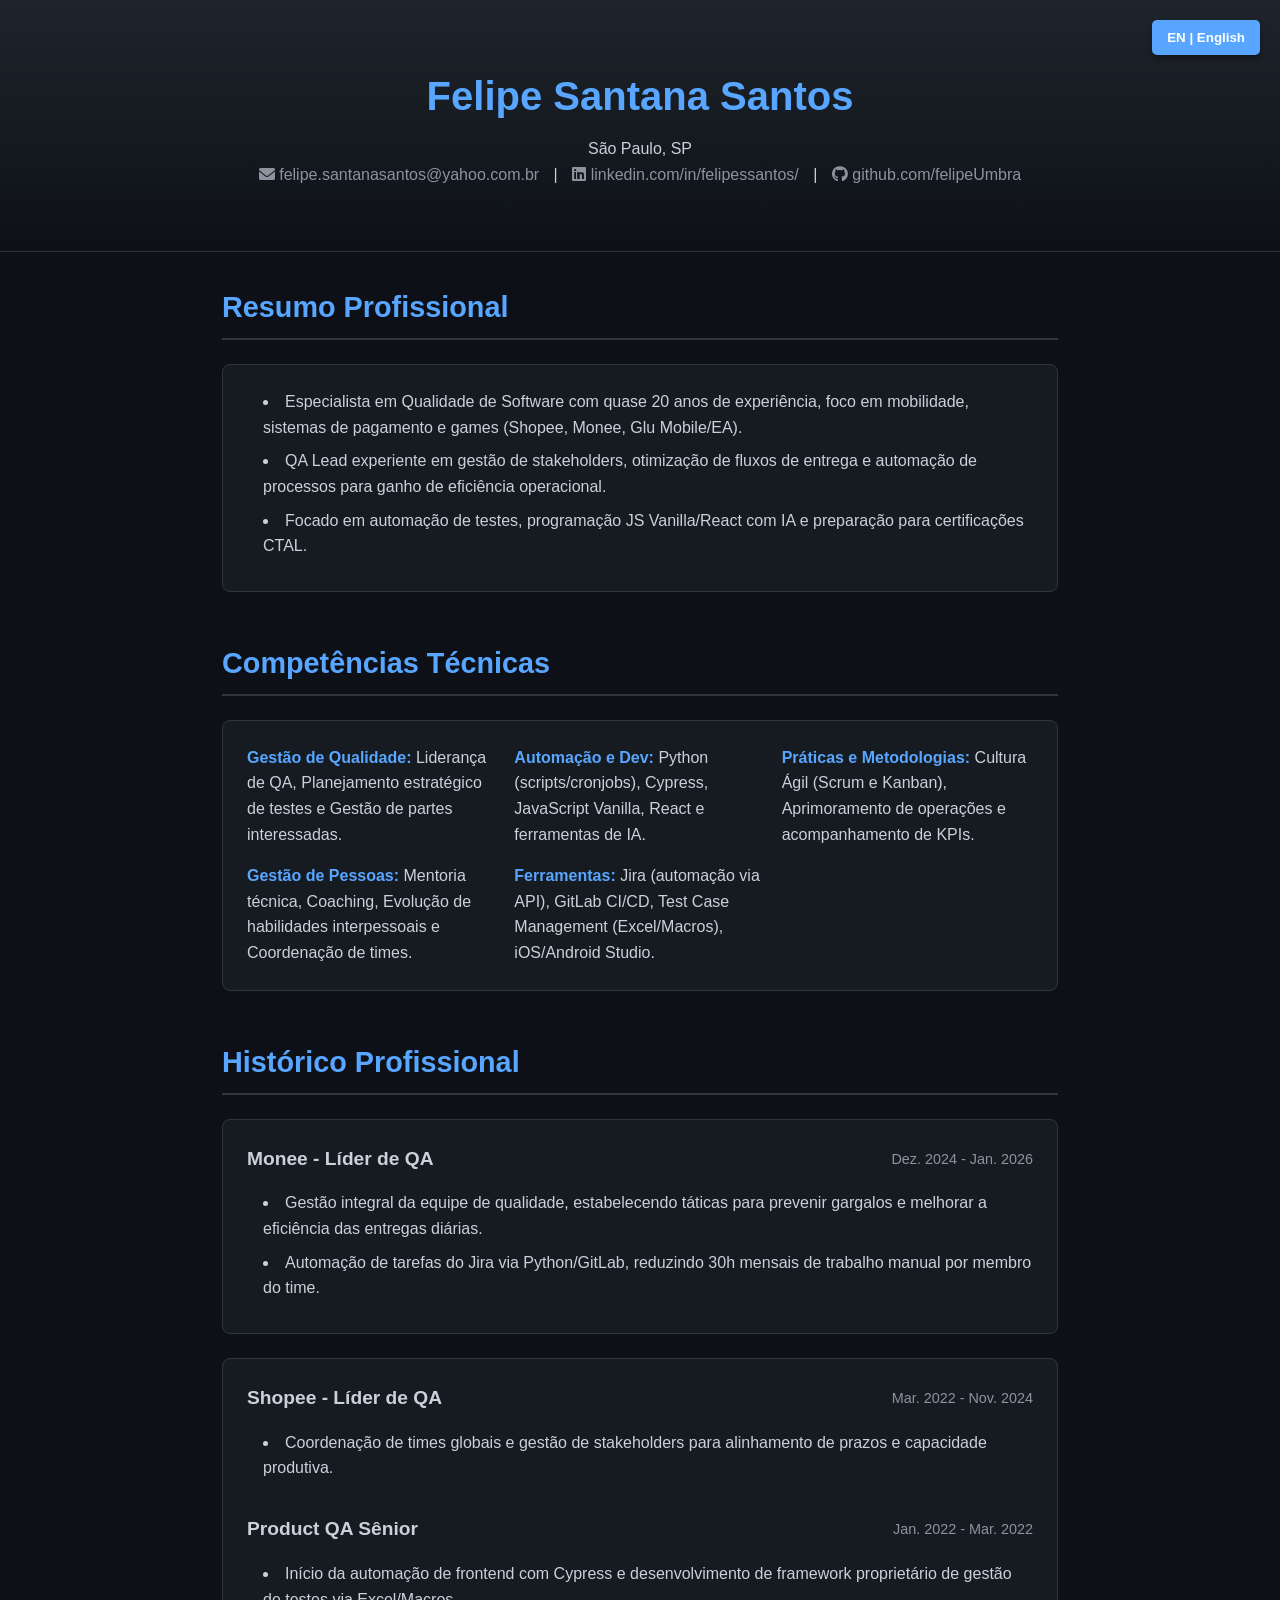
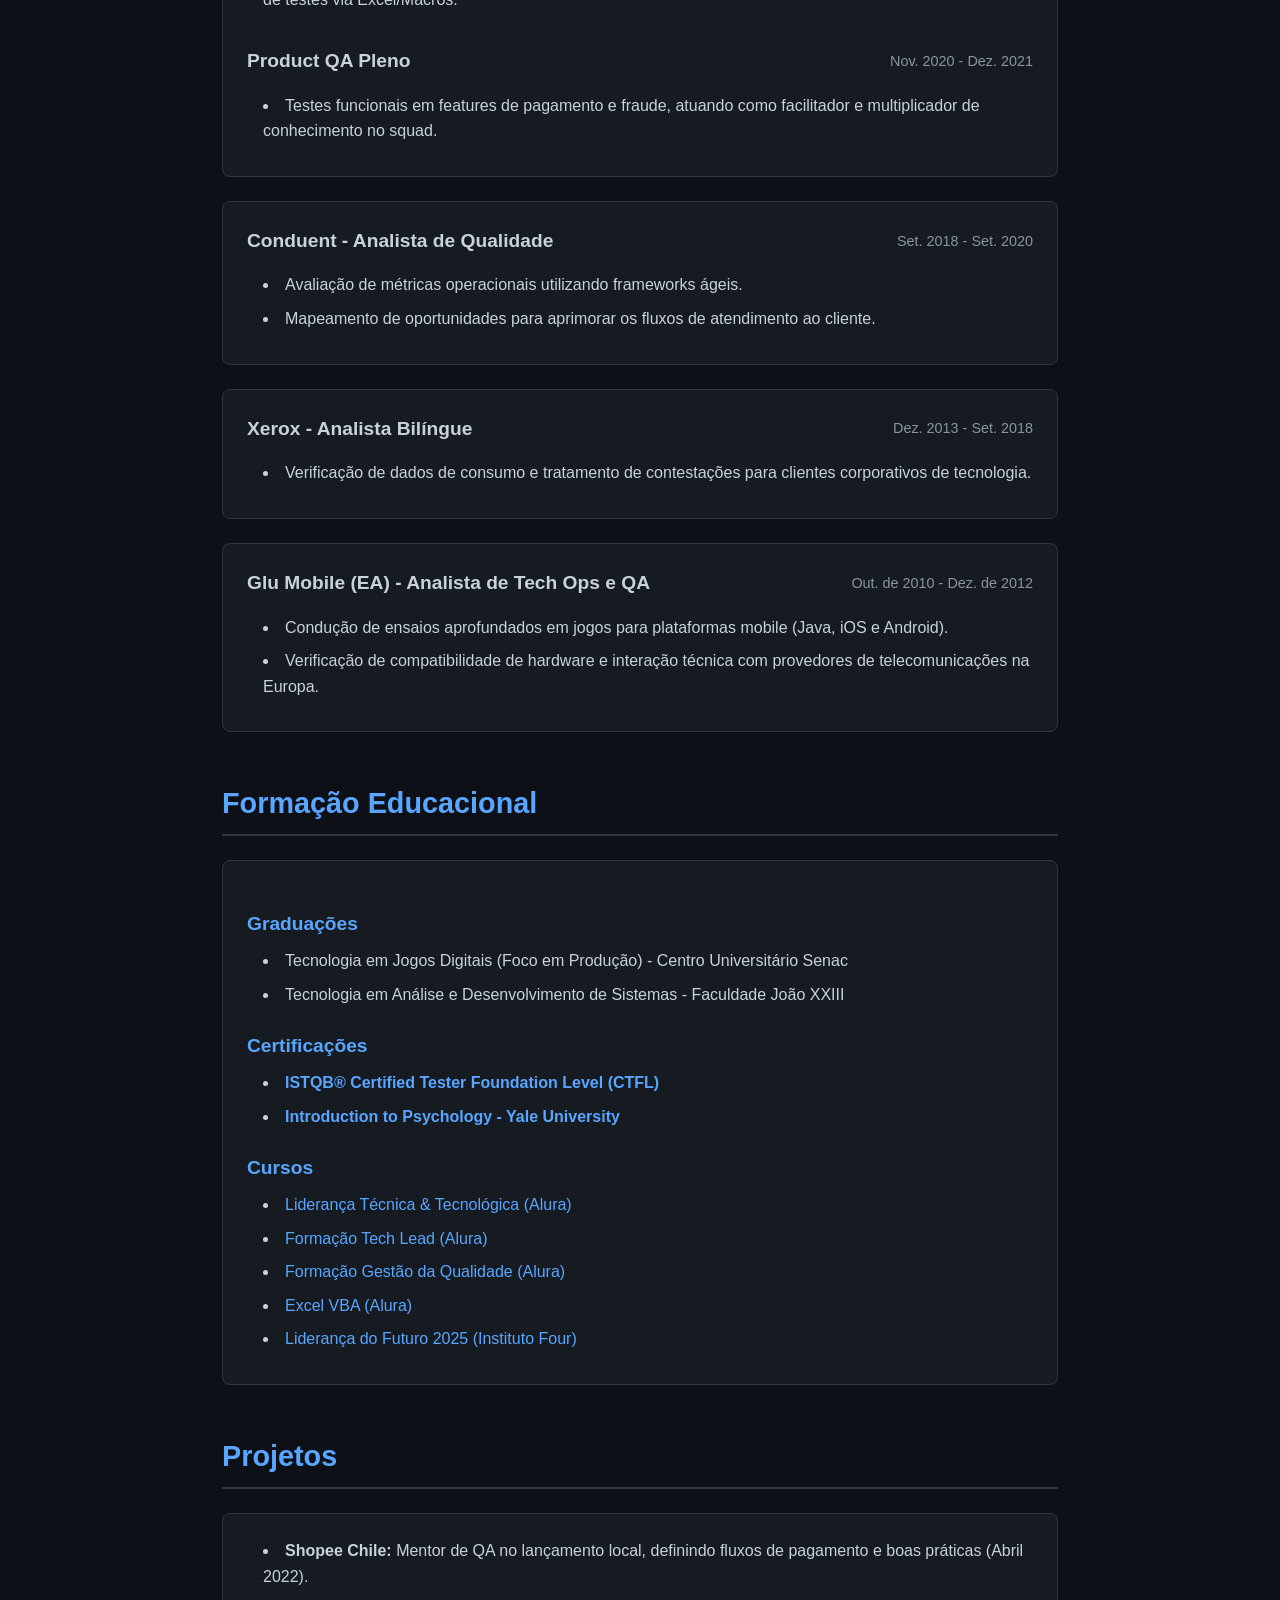
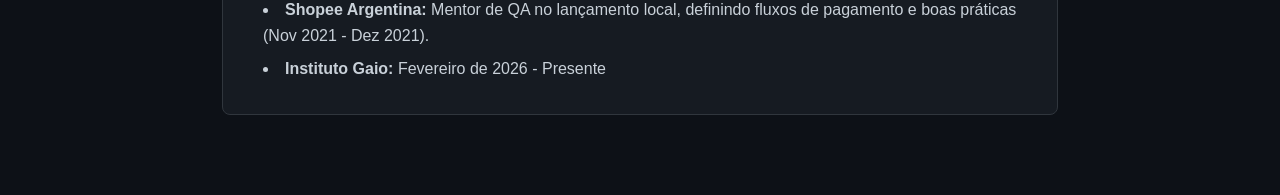
==== commit e75c2340: "feat: update professional summary, skills, and project details in portfolio" ====
--- a/index.html
+++ b/index.html
@@ -190,9 +190,9 @@
             <h2 data-i18n="summary_title">Resumo Profissional</h2>
             <div class="card">
                 <ul>
-                    <li data-i18n="summary_1">Profissional de liderança em QA com duas décadas de vivência na área de tecnologia. Especialista em Qualidade de Software com ênfase em plataformas móveis (iOS e Android), soluções de pagamento e jogos.</li>
-                    <li data-i18n="summary_2">Sólida trajetória atuando como QA Lead em corporações globais, incluindo Shopee, Monee e Glu Mobile. Especialidade em gestão de stakeholders, otimização de esteiras de entrega e remoção de bloqueios operacionais.</li>
-                    <li data-i18n="summary_3">Amplo domínio em práticas ágeis, acompanhamento de métricas de qualidade e capacitação de equipes através de mentoria e coaching.</li>
+                    <li data-i18n="summary_1">Especialista em Qualidade de Software com quase 20 anos de experiência, foco em mobilidade, sistemas de pagamento e games (Shopee, Monee, Glu Mobile/EA).</li>
+                    <li data-i18n="summary_2">QA Lead experiente em gestão de stakeholders, otimização de fluxos de entrega e automação de processos para ganho de eficiência operacional.</li>
+                    <li data-i18n="summary_3">Focado em automação de testes, programação JS Vanilla/React com IA e preparação para certificações CTAL.</li>
                 </ul>
             </div>
         </section>
@@ -204,7 +204,7 @@
                     <strong data-i18n="skill_mgmt">Gestão de Qualidade:</strong> <span data-i18n="skill_mgmt_desc">Liderança de QA, Planejamento estratégico de testes e Gestão de partes interessadas.</span>
                 </div>
                 <div class="skill-item">
-                    <strong data-i18n="skill_tech">Tecnologias Mobile e Web:</strong> <span data-i18n="skill_tech_desc">Ensaios em dispositivos iOS e Android, Java, Validação de sistemas de Pagamento e regras Antifraude.</span>
+                    <strong data-i18n="skill_tech">Automação e Dev:</strong> <span data-i18n="skill_tech_desc">Python (scripts/cronjobs), Cypress, JavaScript Vanilla, React e ferramentas de IA.</span>
                 </div>
                 <div class="skill-item">
                     <strong data-i18n="skill_meth">Práticas e Metodologias:</strong> <span data-i18n="skill_meth_desc">Cultura Ágil (Scrum e Kanban), Aprimoramento de operações e acompanhamento de KPIs.</span>
@@ -213,7 +213,7 @@
                     <strong data-i18n="skill_lead">Gestão de Pessoas:</strong> <span data-i18n="skill_lead_desc">Mentoria técnica, Coaching, Evolução de habilidades interpessoais e Coordenação de times.</span>
                 </div>
                 <div class="skill-item">
-                    <strong data-i18n="skill_tools">Ferramentas:</strong> <span data-i18n="skill_tools_desc">Análise de Sistemas, Rastreamento de falhas, Planos de Teste e Excel (VBA).</span>
+                    <strong data-i18n="skill_tools">Ferramentas:</strong> <span data-i18n="skill_tools_desc">Jira (automação via API), GitLab CI/CD, Test Case Management (Excel/Macros), iOS/Android Studio.</span>
                 </div>
             </div>
         </section>
@@ -224,48 +224,44 @@
             <div class="card">
                 <div class="job-header">
                     <div class="job-title">Monee - <span data-i18n="monee_role">Líder de QA</span></div>
-                    <div class="job-date" data-i18n="monee_date">Dez. de 2024 - Jan. 2026</div>
+                    <div class="job-date" data-i18n="monee_date">Dez. 2024 - Jan. 2026</div>
                 </div>
                 <ul>
                     <li data-i18n="monee_1">Gestão integral da equipe de qualidade, estabelecendo táticas para prevenir gargalos e melhorar a eficiência das entregas diárias.</li>
+                    <li data-i18n="monee_2">Automação de tarefas do Jira via Python/GitLab, reduzindo 30h mensais de trabalho manual por membro do time.</li>
                 </ul>
             </div>
 
             <div class="card">
                 <div class="job-header">
                     <div class="job-title">Shopee - <span data-i18n="shopee_role1">Líder de QA</span></div>
-                    <div class="job-date" data-i18n="shopee_date1">Mar. de 2022 - Nov. de 2024</div>
-                </div>
-                <ul>
-                    <li data-i18n="shopee_desc1_1">Comunicação direta com as partes interessadas visando negociar prazos e alinhar as necessidades do negócio com a capacidade do time.</li>
-                    <li data-i18n="shopee_desc1_2">Dedicação ao aprimoramento técnico e comportamental do time, atuando como facilitador de iniciativas no segmento financeiro.</li>
-                    <li data-i18n="shopee_desc1_3">Gestão de equipes de qualidade operando em cenários de alta demanda e alcance internacional.</li>
-                    <li data-i18n="shopee_desc1_4">Controle das esteiras de testes e resolução de obstáculos técnicos, assegurando implantações seguras.</li>
+                    <div class="job-date" data-i18n="shopee_date1">Mar. 2022 - Nov. 2024</div>
+                </div>
+                <ul>
+                    <li data-i18n="shopee_desc1_1">Coordenação de times globais e gestão de stakeholders para alinhamento de prazos e capacidade produtiva.</li>
                 </ul>
                 <br>
                 <div class="job-header">
                     <div class="job-title" data-i18n="shopee_role2">Product QA Sênior</div>
-                    <div class="job-date" data-i18n="shopee_date2">Jan. de 2022 - Mar. de 2022</div>
-                </div>
-                <ul>
-                    <li data-i18n="shopee_desc2_1">Trabalho consultivo na validação de plataformas de pagamento, apoiando decisões estratégicas e o fortalecimento do produto.</li>
-                    <li data-i18n="shopee_desc2_2">Apoio e treinamento para novos analistas integrados à estrutura corporativa.</li>
+                    <div class="job-date" data-i18n="shopee_date2">Jan. 2022 - Mar. 2022</div>
+                </div>
+                <ul>
+                    <li data-i18n="shopee_desc2_1">Início da automação de frontend com Cypress e desenvolvimento de framework proprietário de gestão de testes via Excel/Macros.</li>
                 </ul>
                 <br>
                 <div class="job-header">
                     <div class="job-title" data-i18n="shopee_role3">Product QA Pleno</div>
-                    <div class="job-date" data-i18n="shopee_date3">Nov. de 2020 - Dez. de 2021</div>
-                </div>
-                <ul>
-                    <li data-i18n="shopee_desc3_1">Realização de testes funcionais de alta criticidade focados em transações financeiras e bloqueio de fraudes.</li>
-                    <li data-i18n="shopee_desc3_2">Atuação como ponto focal do squad, guiando reuniões diárias e disseminando conhecimento entre os pares.</li>
+                    <div class="job-date" data-i18n="shopee_date3">Nov. 2020 - Dez. 2021</div>
+                </div>
+                <ul>
+                    <li data-i18n="shopee_desc3_1">Testes funcionais em features de pagamento e fraude, atuando como facilitador e multiplicador de conhecimento no squad.</li>
                 </ul>
             </div>
 
             <div class="card">
                 <div class="job-header">
                     <div class="job-title">Conduent - <span data-i18n="conduent_role">Analista de Qualidade</span></div>
-                    <div class="job-date" data-i18n="conduent_date">Set. de 2018 - Set. de 2020</div>
+                    <div class="job-date" data-i18n="conduent_date">Set. 2018 - Set. 2020</div>
                 </div>
                 <ul>
                     <li data-i18n="conduent_1">Avaliação de métricas operacionais utilizando frameworks ágeis.</li>
@@ -276,7 +272,7 @@
             <div class="card">
                 <div class="job-header">
                     <div class="job-title">Xerox - <span data-i18n="xerox_role">Analista Bilíngue</span></div>
-                    <div class="job-date" data-i18n="xerox_date">Dez. de 2013 - Set. de 2018</div>
+                    <div class="job-date" data-i18n="xerox_date">Dez. 2013 - Set. 2018</div>
                 </div>
                 <ul>
                     <li data-i18n="xerox_1">Verificação de dados de consumo e tratamento de contestações para clientes corporativos de tecnologia.</li>
@@ -298,17 +294,34 @@
         <section>
             <h2 data-i18n="edu_title">Formação Educacional</h2>
             <div class="card">
+                <h3 data-i18n="edu_graduations">Graduações</h3>
                 <ul>
                     <li data-i18n="edu_1">Tecnologia em Jogos Digitais (Foco em Produção) - Centro Universitário Senac</li>
                     <li data-i18n="edu_2">Tecnologia em Análise e Desenvolvimento de Sistemas - Faculdade João XXIII</li>
                 </ul>
-                <h3 data-i18n="certs_title">Certificações e Cursos</h3>
-                <ul>
-                    <li><a href="https://cursos.alura.com.br/user/felipesantsant/degree-excel-vba-old-2374/certificate" target="_blank" data-i18n="cert_excel">Excel VBA</a> <span data-i18n="cert_excel_desc">- Automação e macros (Alura).</span></li>
-                    <li><a href="https://cursos.alura.com.br/user/felipesantsant/degree-gestao-qualidade-v203893-203893/certificate" target="_blank" data-i18n="cert_qa">Gestão de Qualidade</a> <span data-i18n="cert_qa_desc">- Métricas e processos de qualidade (Alura).</span></li>
-                    <li><a href="https://cursos.alura.com.br/user/felipesantsant/degree-autolideranca-v165886-165886/certificate" target="_blank" data-i18n="cert_autolead">Autoliderança</a> <span data-i18n="cert_autolead_desc">- Foco e produtividade (Alura).</span></li>
-                    <li><a href="https://cursos.alura.com.br/user/felipesantsant/degree-negociacao-182220/certificate" target="_blank" data-i18n="cert_neg">Negociação</a> <span data-i18n="cert_neg_desc">- Técnicas de comunicação e acordos (Alura).</span></li>
-                    <li><a href="https://cursos.alura.com.br/user/felipesantsant/degree-tech-lead-702709/certificate" target="_blank" data-i18n="cert_techlead">Tech Lead</a> <span data-i18n="cert_techlead_desc">- Liderança técnica e arquitetura (Alura).</span></li>
+                <h3 data-i18n="certs_title">Certificações</h3>
+                <ul>
+                    <li><a href="https://d3k1q7waft5oho.cloudfront.net/media/certificates/Brightest2026035222.pdf" target="_blank"><strong>ISTQB® Certified Tester Foundation Level (CTFL)</strong></a></li>
+                    <li><a href="https://www.coursera.org/account/accomplishments/verify/ZD9TSVNWL939" target="_blank"><strong>Introduction to Psychology - Yale University</strong></a></li>
+                </ul>
+                <h3 data-i18n="courses_title">Cursos</h3>
+                <ul>
+                    <li><a href="https://cursos.alura.com.br/degree/certificate/485d6b12-a9ce-4392-b7d4-5aa70d3801a8?lang" target="_blank">Liderança Técnica & Tecnológica (Alura)</a></li>
+                    <li><a href="https://cursos.alura.com.br/degree/certificate/7f08c4f2-4b8d-4f3f-85d9-9b93a09539ff?lang" target="_blank">Formação Tech Lead (Alura)</a></li>
+                    <li><a href="https://cursos.alura.com.br/degree/certificate/d4b70ded-9897-42a7-9834-95fc2e33dba6" target="_blank">Formação Gestão da Qualidade (Alura)</a></li>
+                    <li><a href="https://cursos.alura.com.br/degree/certificate/aea6deb2-cad2-43c3-931f-0beda917f048?lang=pt_BR" target="_blank">Excel VBA (Alura)</a></li>
+                    <li><a href="https://app.institutofour.org/verify/b1adf8037197cd418d91a0dca53e286978e0cabe" target="_blank">Liderança do Futuro 2025 (Instituto Four)</a></li>
+                </ul>
+            </div>
+        </section>
+
+        <section>
+            <h2 data-i18n="proj_title">Projetos</h2>
+            <div class="card">
+                <ul>
+                    <li data-i18n="proj_shopee_cl"><strong>Shopee Chile:</strong> Mentor de QA no lançamento local, definindo fluxos de pagamento e boas práticas (Abril 2022).</li>
+                    <li data-i18n="proj_shopee_ar"><strong>Shopee Argentina:</strong> Mentor de QA no lançamento local, definindo fluxos de pagamento e boas práticas (Nov 2021 - Dez 2021).</li>
+                    <li data-i18n="proj_gaio"><strong>Instituto Gaio:</strong> Fevereiro de 2026 - Presente</li>
                 </ul>
             </div>
         </section>
@@ -320,93 +333,96 @@
                 name: "Felipe Santana Santos",
                 location: "São Paulo, SP",
                 summary_title: "Resumo Profissional",
-                summary_1: "Profissional de liderança em QA com duas décadas de vivência na área de tecnologia. Especialista em Qualidade de Software com ênfase em plataformas móveis (iOS e Android), soluções de pagamento e jogos.",
-                summary_2: "Sólida trajetória atuando como QA Lead em corporações globais, incluindo Shopee, Monee e Glu Mobile. Especialidade em gestão de stakeholders, otimização de esteiras de entrega e remoção de bloqueios operacionais.",
-                summary_3: "Amplo domínio em práticas ágeis, acompanhamento de métricas de qualidade e capacitação de equipes através de mentoria e coaching.",
+                summary_1: "Especialista em Qualidade de Software com quase 20 anos de experiência, foco em mobilidade, sistemas de pagamento e games (Shopee, Monee, Glu Mobile/EA).",
+                summary_2: "QA Lead experiente em gestão de stakeholders, otimização de fluxos de entrega e automação de processos para ganho de eficiência operacional.",
+                summary_3: "Focado em automação de testes, programação JS Vanilla/React com IA e preparação para certificações CTAL.",
                 skills_title: "Competências Técnicas",
                 skill_mgmt: "Gestão de Qualidade:", skill_mgmt_desc: " Liderança de QA, Planejamento estratégico de testes e Gestão de partes interessadas.",
-                skill_tech: "Tecnologias Mobile e Web:", skill_tech_desc: " Ensaios em dispositivos iOS e Android, Java, Validação de sistemas de Pagamento e regras Antifraude.",
+                skill_tech: "Automação e Dev:", skill_tech_desc: " Python (scripts/cronjobs), Cypress, JavaScript Vanilla, React e ferramentas de IA.",
                 skill_meth: "Práticas e Metodologias:", skill_meth_desc: " Cultura Ágil (Scrum e Kanban), Aprimoramento de operações e acompanhamento de KPIs.",
                 skill_lead: "Gestão de Pessoas:", skill_lead_desc: " Mentoria técnica, Coaching, Evolução de habilidades interpessoais e Coordenação de times.",
-                skill_tools: "Ferramentas:", skill_tools_desc: " Análise de Sistemas, Rastreamento de falhas, Planos de Teste e Excel (VBA).",
+                skill_tools: "Ferramentas:", skill_tools_desc: " Jira (automação via API), GitLab CI/CD, Test Case Management (Excel/Macros), iOS/Android Studio.",
                 exp_title: "Histórico Profissional",
-                monee_role: "Líder de QA", monee_date: "Dez. de 2024 - Atual",
+                monee_role: "Líder de QA", monee_date: "Dez. 2024 - Jan. 2026",
                 monee_1: "Gestão integral da equipe de qualidade, estabelecendo táticas para prevenir gargalos e melhorar a eficiência das entregas diárias.",
-                shopee_role1: "Líder de QA", shopee_date1: "Mar. de 2022 - Nov. de 2024",
-                shopee_desc1_1: "Comunicação direta com as partes interessadas visando negociar prazos e alinhar as necessidades do negócio com a capacidade do time.",
-                shopee_desc1_2: "Dedicação ao aprimoramento técnico e comportamental do time, atuando como facilitador de iniciativas no segmento financeiro.",
-                shopee_desc1_3: "Gestão de equipes de qualidade operando em cenários de alta demanda e alcance internacional.",
-                shopee_desc1_4: "Controle das esteiras de testes e resolução de obstáculos técnicos, assegurando implantações seguras.",
-                shopee_role2: "Product QA Sênior", shopee_date2: "Jan. de 2022 - Mar. de 2022",
-                shopee_desc2_1: "Trabalho consultivo na validação de plataformas de pagamento, apoiando decisões estratégicas e o fortalecimento do produto.",
-                shopee_desc2_2: "Apoio e treinamento para novos analistas integrados à estrutura corporativa.",
-                shopee_role3: "Product QA Pleno", shopee_date3: "Nov. de 2020 - Dez. de 2021",
-                shopee_desc3_1: "Realização de testes funcionais de alta criticidade focados em transações financeiras e bloqueio de fraudes.",
-                shopee_desc3_2: "Atuação como ponto focal do squad, guiando reuniões diárias e disseminando conhecimento entre os pares.",
-                conduent_role: "Analista de Qualidade", conduent_date: "Set. de 2018 - Set. de 2020",
+                monee_2: "Automação de tarefas do Jira via Python/GitLab, reduzindo 30h mensais de trabalho manual por membro do time.",
+                shopee_role1: "Líder de QA", shopee_date1: "Mar. 2022 - Nov. 2024",
+                shopee_desc1_1: "Coordenação de times globais e gestão de stakeholders para alinhamento de prazos e capacidade produtiva.",
+                shopee_role2: "Product QA Sênior", shopee_date2: "Jan. 2022 - Mar. 2022",
+                shopee_desc2_1: "Início da automação de frontend com Cypress e desenvolvimento de framework proprietário de gestão de testes via Excel/Macros.",
+                shopee_role3: "Product QA Pleno", shopee_date3: "Nov. 2020 - Dez. 2021",
+                shopee_desc3_1: "Testes funcionais em features de pagamento e fraude, atuando como facilitador e multiplicador de conhecimento no squad.",
+                conduent_role: "Analista de Qualidade", conduent_date: "Set. 2018 - Set. 2020",
                 conduent_1: "Avaliação de métricas operacionais utilizando frameworks ágeis.",
                 conduent_2: "Mapeamento de oportunidades para aprimorar os fluxos de atendimento ao cliente.",
-                xerox_role: "Analista Bilíngue", xerox_date: "Dez. de 2013 - Set. de 2018",
+                xerox_role: "Analista Bilíngue", xerox_date: "Dez. 2013 - Set. 2018",
                 xerox_1: "Verificação de dados de consumo e tratamento de contestações para clientes corporativos de tecnologia.",
-                glu_role: "Analista de Tech Ops e QA", glu_date: "Out. de 2010 - Dez. de 2012",
-                glu_1: "Condução de ensaios aprofundados em jogos para plataformas mobile (Java, iOS e Android).",
-                glu_2: "Verificação de compatibilidade de hardware e interação técnica com provedores de telecomunicações na Europa.",
+                glu_role: "Analista de QA e Tech Ops", glu_date: "Out. 2010 - Dez. 2012",
+                glu_1: "Testes em jogos globais: Guitar Hero, Lord of the Rings, Gun Bros, Deer Hunter.",
+                glu_2: "Análise de compatibilidade técnica em dispositivos Android, iOS e Java.",
+                proj_title: "Projetos",
+                proj_shopee_cl: "<strong>Shopee Chile:</strong> Mentor de QA no lançamento local, definindo fluxos de pagamento e boas práticas (Abril 2022).",
+                proj_shopee_ar: "<strong>Shopee Argentina:</strong> Mentor de QA no lançamento local, definindo fluxos de pagamento e boas práticas (Nov 2021 - Dez 2021).",
+                proj_gaio: "<strong>Instituto Gaio:</strong> Fevereiro de 2026 - Presente",
+                lang_title: "Idiomas",
+                lang_en: "Inglês:", lang_en_level: "Avançado (C1)",
+                lang_zh: "Chinês:", lang_zh_level: "Básico (A1)",
+                lang_es: "Espanhol:", lang_es_level: "Básico (A2)",
+                edu_graduations: "Graduações",
+                certs_title: "Certificações",
+                courses_title: "Cursos",
                 edu_title: "Formação Educacional",
                 edu_1: "Tecnologia em Jogos Digitais (Foco em Produção) - Centro Universitário Senac",
                 edu_2: "Tecnologia em Análise e Desenvolvimento de Sistemas - Faculdade João XXIII",
-                certs_title: "Certificações e Cursos",
-                cert_excel: "Excel VBA", cert_excel_desc: " - Automação e macros (Alura).",
-                cert_qa: "Gestão de Qualidade", cert_qa_desc: " - Métricas e processos de qualidade (Alura).",
-                cert_lead1: "Minha Primeira Liderança", cert_lead1_desc: " - Fundamentos de gestão de pessoas (Alura).",
-                cert_autolead: "Autoliderança", cert_autolead_desc: " - Foco e produtividade (Alura).",
-                cert_neg: "Negociação", cert_neg_desc: " - Técnicas de comunicação e acordos (Alura).",
-                cert_techlead: "Tech Lead", cert_techlead_desc: " - Liderança técnica e arquitetura (Alura)."
+                certs_title: "Certificações",
+                courses_title: "Cursos",
             },
             "en": {
                 name: "Felipe Santana Santos",
                 location: "São Paulo, SP",
                 summary_title: "Professional Summary",
-                summary_1: "QA Leadership professional with two decades of experience in the technology sector. Specialist in Software Quality with a strong focus on mobile platforms (iOS and Android), payment solutions, and gaming.",
-                summary_2: "Solid track record acting as a QA Lead in global corporations, including Shopee, Monee, and Glu Mobile. Expertise in stakeholder management, delivery pipeline optimization, and roadblock resolution.",
-                summary_3: "Extensive knowledge of agile practices, quality metrics tracking, and team empowerment through mentoring and coaching.",
+                summary_1: "Software Quality Specialist with nearly 20 years of experience, focusing on mobility, payment systems, and games (Shopee, Monee, Glu Mobile/EA).",
+                summary_2: "Experienced QA Lead in stakeholder management, delivery pipeline optimization, and process automation for operational efficiency.",
+                summary_3: "Focused on test automation, Vanilla JS/React programming with AI tools, and preparing for CTAL certifications.",
                 skills_title: "Technical Skills",
                 skill_mgmt: "Quality Management:", skill_mgmt_desc: " QA Leadership, Strategic test planning, and Stakeholder management.",
-                skill_tech: "Mobile & Web Tech:", skill_tech_desc: " Testing on iOS and Android devices, Java, Payment systems validation, and Anti-fraud rules.",
+                skill_tech: "Automation & Dev:", skill_tech_desc: " Python (scripts/cronjobs), Cypress, Vanilla JavaScript, React, and AI tools.",
                 skill_meth: "Practices & Methodologies:", skill_meth_desc: " Agile Culture (Scrum and Kanban), Operational improvement, and KPI tracking.",
                 skill_lead: "People Management:", skill_lead_desc: " Technical mentoring, Coaching, Soft skills evolution, and Team coordination.",
-                skill_tools: "Tools:", skill_tools_desc: " Systems Analysis, Bug tracking, Test Plans, and Excel (VBA).",
+                skill_tools: "Tools:", skill_tools_desc: " Jira (automation via API), GitLab CI/CD, Test Case Management (Excel/Macros), iOS/Android Studio.",
                 exp_title: "Professional Experience",
-                monee_role: "QA Lead", monee_date: "Dec 2024 - Present",
+                monee_role: "QA Lead", monee_date: "Dec 2024 - Jan 2026",
                 monee_1: "Comprehensive management of the quality team, establishing tactics to prevent bottlenecks and improve the efficiency of daily deliveries.",
+                monee_2: "Jira task automation via Python/GitLab, saving 30h/month of manual work per team member.",
                 shopee_role1: "QA Lead", shopee_date1: "Mar 2022 - Nov 2024",
-                shopee_desc1_1: "Direct communication with stakeholders to negotiate deadlines and align business needs with the team's capacity.",
-                shopee_desc1_2: "Dedication to the technical and behavioral improvement of the team, acting as a facilitator for initiatives in the financial segment.",
-                shopee_desc1_3: "Management of quality teams operating in high-demand scenarios and international scope.",
-                shopee_desc1_4: "Control of testing pipelines and resolution of technical obstacles, ensuring secure deployments.",
+                shopee_desc1_1: "Coordination of global teams and stakeholder management for deadline and capacity alignment.",
                 shopee_role2: "Senior Product QA", shopee_date2: "Jan 2022 - Mar 2022",
-                shopee_desc2_1: "Consultative work in the validation of payment platforms, supporting strategic decisions and product strengthening.",
-                shopee_desc2_2: "Support and training for new analysts integrated into the corporate structure.",
+                shopee_desc2_1: "Started frontend automation with Cypress and developed a proprietary test management framework via Excel/Macros.",
                 shopee_role3: "Mid-level Product QA", shopee_date3: "Nov 2020 - Dec 2021",
-                shopee_desc3_1: "Execution of highly critical functional tests focused on financial transactions and fraud blocking.",
-                shopee_desc3_2: "Acted as the squad's focal point, guiding daily meetings and disseminating knowledge among peers.",
+                shopee_desc3_1: "Functional testing in payment and fraud features, acting as a facilitator and knowledge multiplier within the squad.",
                 conduent_role: "Quality Analyst", conduent_date: "Sep 2018 - Sep 2020",
                 conduent_1: "Evaluation of operational metrics using agile frameworks.",
                 conduent_2: "Mapping of opportunities to improve customer service workflows.",
                 xerox_role: "Bilingual Analyst", xerox_date: "Dec 2013 - Sep 2018",
                 xerox_1: "Verification of consumption data and handling of disputes for corporate technology clients.",
-                glu_role: "Tech Ops & QA Analyst", glu_date: "Oct 2010 - Dec 2012",
-                glu_1: "Conducted in-depth testing on mobile platform games (Java, iOS, and Android).",
-                glu_2: "Hardware compatibility verification and technical interaction with telecommunication providers in Europe.",
+                glu_role: "QA & Tech Ops Analyst", glu_date: "Oct 2010 - Dec 2012",
+                glu_1: "Testing on global games: Guitar Hero, Lord of the Rings, Gun Bros, Deer Hunter.",
+                glu_2: "Technical compatibility analysis on Android, iOS, and Java devices.",
+                proj_title: "Projects",
+                proj_shopee_cl: "<strong>Shopee Chile:</strong> QA Mentor for local launch, defining payment flows and best practices (April 2022).",
+                proj_shopee_ar: "<strong>Shopee Argentina:</strong> QA Mentor for local launch, defining payment flows and best practices (Nov 2021 - Dec 2021).",
+                proj_gaio: "<strong>Instituto Gaio:</strong> February 2026 - Present",
+                lang_title: "Languages",
+                lang_en: "English:", lang_en_level: "Advanced (C1)",
+                lang_zh: "Chinese:", lang_zh_level: "Basic (A1)",
+                lang_es: "Spanish:", lang_es_level: "Basic (A2)",
+                edu_graduations: "Graduations",
+                certs_title: "Certifications",
+                courses_title: "Courses",
                 edu_title: "Educational Background",
                 edu_1: "Associate Degree in Digital Games (Production Focus) - Centro Universitário Senac",
                 edu_2: "Associate Degree in Systems Analysis and Development - Faculdade João XXIII",
                 certs_title: "Certifications & Courses",
-                cert_excel: "Excel VBA", cert_excel_desc: " - Automation and macros (Alura).",
-                cert_qa: "Quality Management", cert_qa_desc: " - Quality metrics and processes (Alura).",
-                cert_lead1: "My First Leadership", cert_lead1_desc: " - People management fundamentals (Alura).",
-                cert_autolead: "Self-Leadership", cert_autolead_desc: " - Focus and productivity (Alura).",
-                cert_neg: "Negotiation", cert_neg_desc: " - Communication and agreement techniques (Alura).",
-                cert_techlead: "Tech Lead", cert_techlead_desc: " - Technical leadership and architecture (Alura)."
             }
         };
 
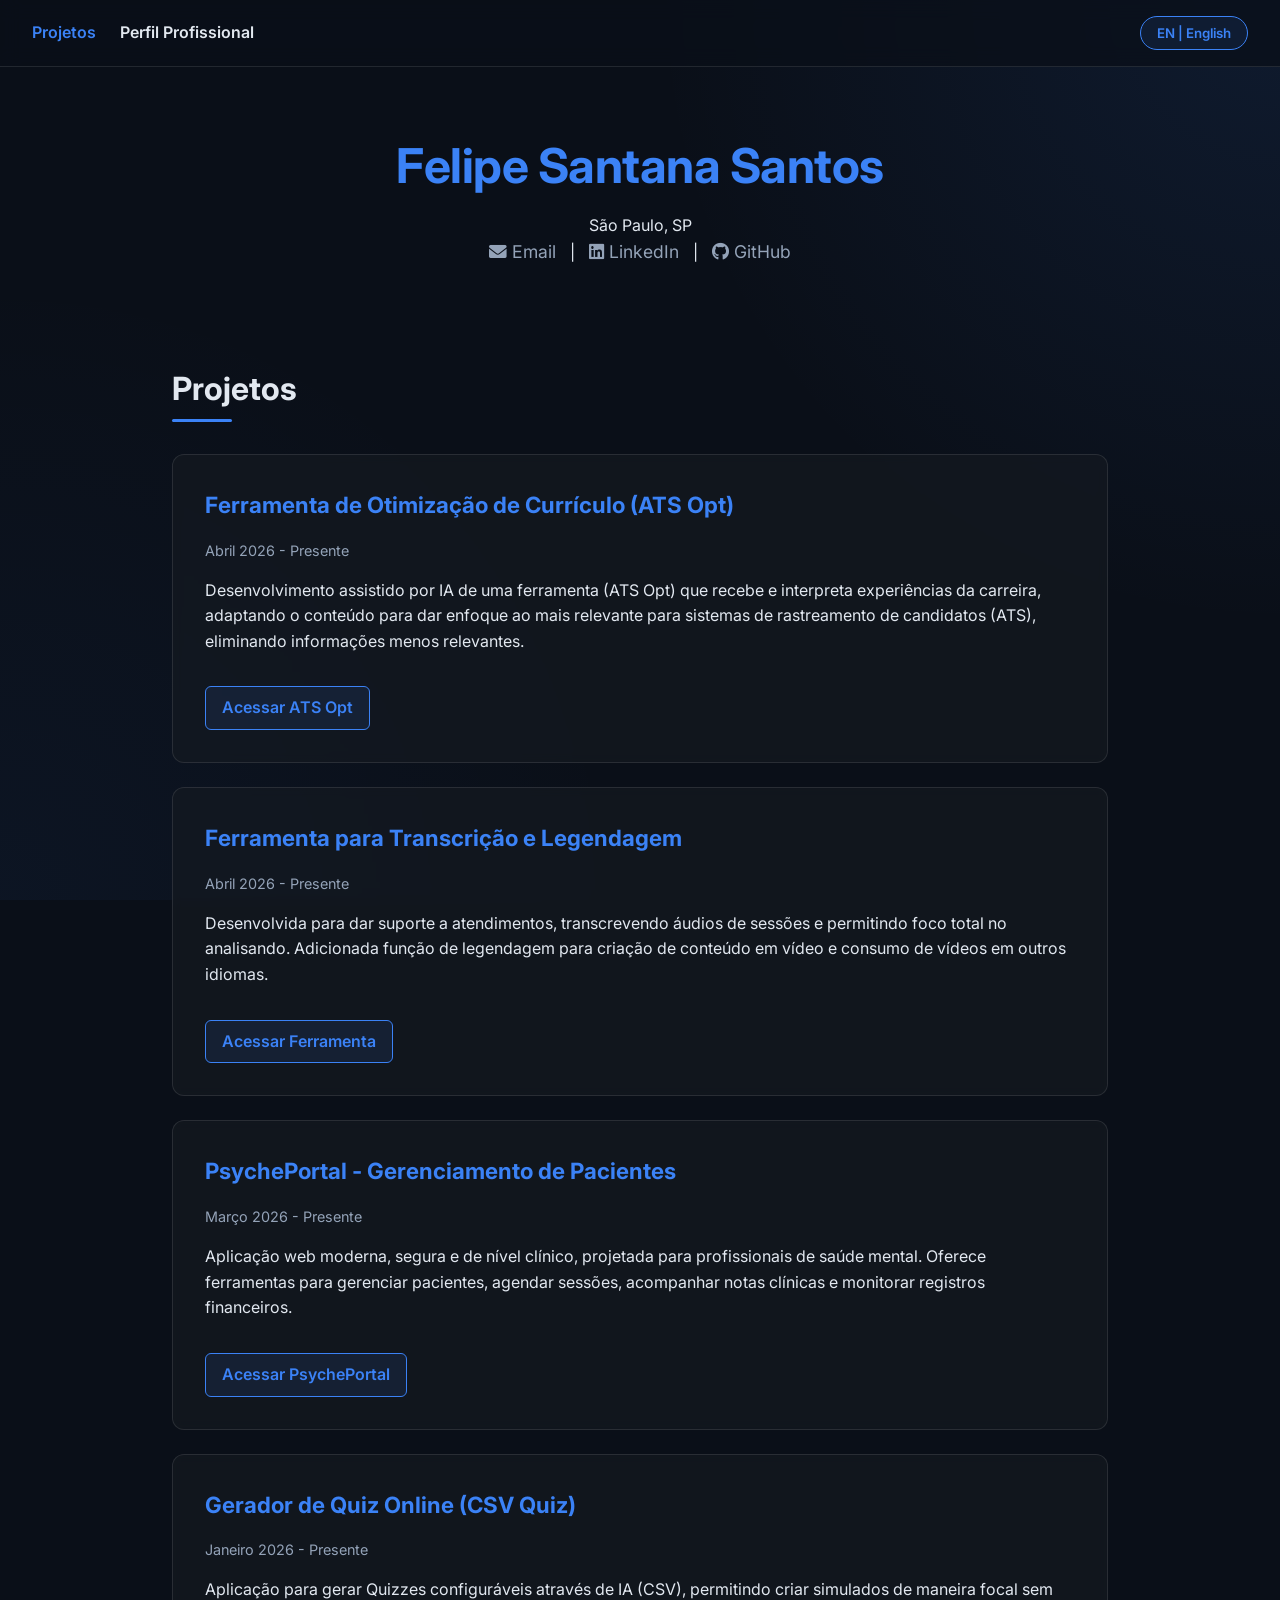
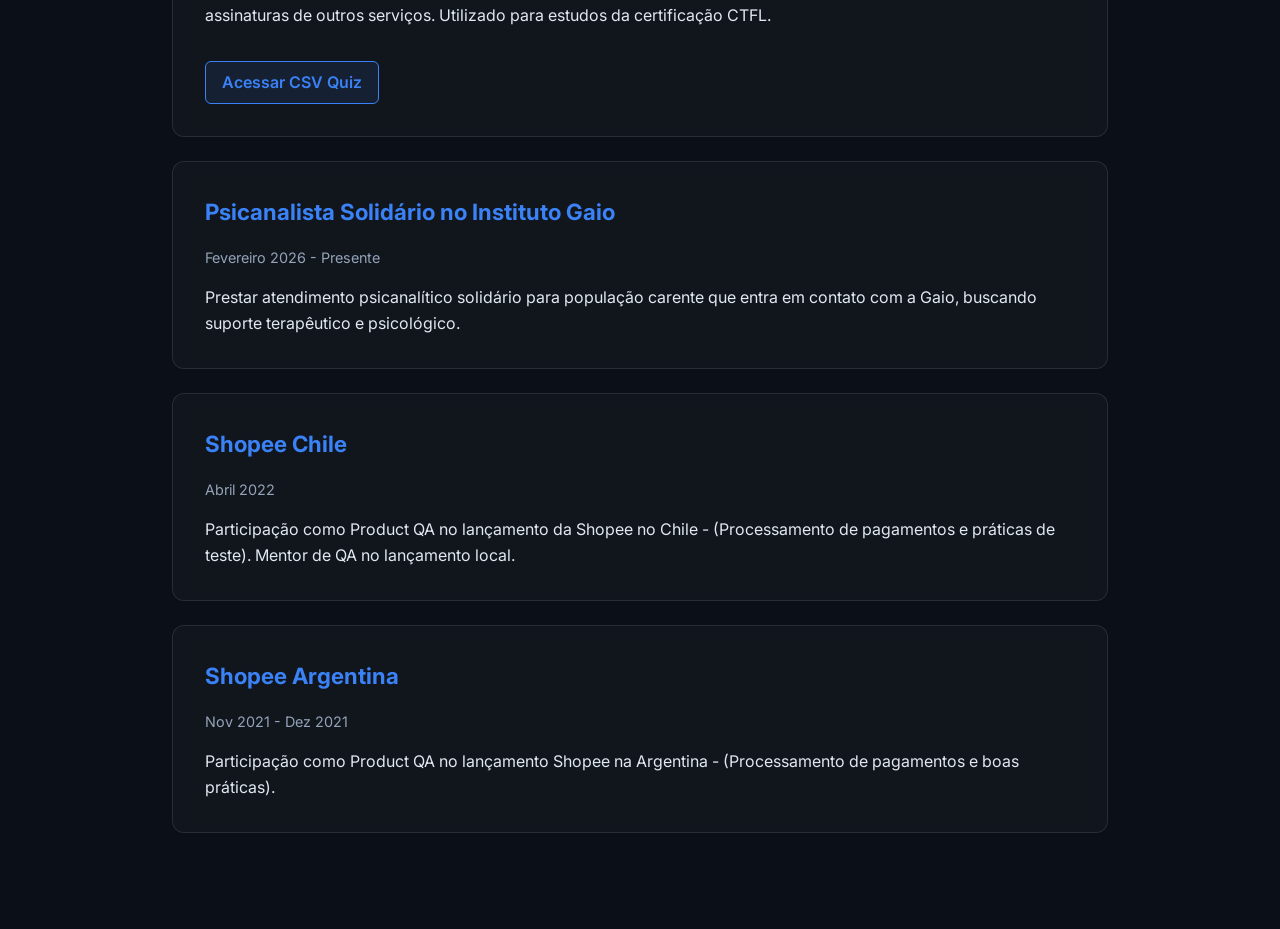
==== commit afa8d0c7: "feat: implement multi-language portfolio structure with professional and project documentation files" ====
--- a/index.html
+++ b/index.html
@@ -4,442 +4,82 @@
     <meta charset="UTF-8">
     <meta name="viewport" content="width=device-width, initial-scale=1.0">
     <title>Felipe Santana Santos | QA Lead Portfolio</title>
-    <!-- Font Awesome para ícones -->
     <link rel="stylesheet" href="https://cdnjs.cloudflare.com/ajax/libs/font-awesome/6.0.0/css/all.min.css">
-    <style>
-        :root {
-            --bg-color: #0d1117;
-            --text-main: #c9d1d9;
-            --text-muted: #8b949e;
-            --accent: #58a6ff;
-            --card-bg: #161b22;
-            --border: #30363d;
-        }
-
-        * {
-            box-sizing: border-box;
-            margin: 0;
-            padding: 0;
-            font-family: 'Segoe UI', Tahoma, Geneva, Verdana, sans-serif;
-        }
-
-        body {
-            background-color: var(--bg-color);
-            color: var(--text-main);
-            line-height: 1.6;
-        }
-
-        header {
-            text-align: center;
-            padding: 4rem 2rem;
-            background: linear-gradient(180deg, #1f242c 0%, var(--bg-color) 100%);
-            border-bottom: 1px solid var(--border);
-        }
-
-        h1 {
-            color: var(--accent);
-            font-size: 2.5rem;
-            margin-bottom: 0.5rem;
-        }
-
-        .contact-info a {
-            color: var(--text-muted);
-            text-decoration: none;
-            margin: 0 10px;
-            transition: color 0.3s ease;
-        }
-
-        .contact-info a:hover {
-            color: var(--accent);
-        }
-
-        .container {
-            max-width: 900px;
-            margin: 0 auto;
-            padding: 2rem;
-        }
-
-        section {
-            margin-bottom: 3rem;
-        }
-
-        h2 {
-            color: var(--accent);
-            border-bottom: 2px solid var(--border);
-            padding-bottom: 0.5rem;
-            margin-bottom: 1.5rem;
-            font-size: 1.8rem;
-        }
-
-        h3 {
-            color: var(--accent);
-            font-size: 1.2rem;
-            margin-top: 1.5rem;
-            margin-bottom: 0.5rem;
-        }
-
-        .card a {
-            color: var(--accent);
-            text-decoration: none;
-        }
-
-        .card a:hover {
-            text-decoration: underline;
-        }
-
-        .card {
-            background-color: var(--card-bg);
-            border: 1px solid var(--border);
-            border-radius: 8px;
-            padding: 1.5rem;
-            margin-bottom: 1.5rem;
-            transition: transform 0.2s ease;
-        }
-
-        .card:hover {
-            transform: translateY(-3px);
-            border-color: var(--accent);
-        }
-
-        .job-header {
-            display: flex;
-            justify-content: space-between;
-            align-items: center;
-            margin-bottom: 1rem;
-        }
-
-        .job-title {
-            font-size: 1.2rem;
-            font-weight: bold;
-            color: var(--text-main);
-        }
-
-        .job-date {
-            color: var(--text-muted);
-            font-size: 0.9rem;
-        }
-
-        ul {
-            list-style-position: inside;
-            margin-left: 1rem;
-        }
-
-        li {
-            margin-bottom: 0.5rem;
-            color: var(--text-main);
-        }
-
-        .skills-grid {
-            display: grid;
-            grid-template-columns: repeat(auto-fit, minmax(250px, 1fr));
-            gap: 1rem;
-        }
-
-        .skill-item strong {
-            color: var(--accent);
-        }
-
-        /* Botão de Idioma */
-        .lang-toggle {
-            position: fixed;
-            top: 20px;
-            right: 20px;
-            background-color: var(--accent);
-            color: #fff;
-            border: none;
-            padding: 10px 15px;
-            border-radius: 5px;
-            cursor: pointer;
-            font-weight: bold;
-            box-shadow: 0 4px 6px rgba(0,0,0,0.3);
-            transition: background-color 0.3s ease;
-            z-index: 1000;
-        }
-
-        .lang-toggle:hover {
-            background-color: #1f6feb;
-        }
-
-        @media (max-width: 600px) {
-            .job-header {
-                flex-direction: column;
-                align-items: flex-start;
-            }
-            .job-date {
-                margin-top: 0.5rem;
-            }
-        }
-    </style>
+    <link rel="stylesheet" href="style.css">
 </head>
 <body>
 
-    <button class="lang-toggle" onclick="toggleLanguage()" id="langBtn">EN | English</button>
+    <nav>
+        <div class="nav-links">
+            <a href="index.html" class="active" data-i18n="nav_projects">Projetos</a>
+            <a href="professional.html" data-i18n="nav_profile">Perfil Profissional</a>
+        </div>
+        <button class="lang-toggle" onclick="toggleLanguage()" id="langBtn">EN | English</button>
+    </nav>
 
     <header>
-        <h1 data-i18n="name">Felipe Santana Santos</h1>
+        <h1><span data-i18n="name_first">Felipe</span> <span data-i18n="name_last">Santana Santos</span></h1>
         <p class="contact-info">
             <span data-i18n="location">São Paulo, SP</span><br>
-            <a href="mailto:felipe.santanasantos@yahoo.com.br"><i class="fas fa-envelope"></i> felipe.santanasantos@yahoo.com.br</a> | 
-            <a href="https://linkedin.com/in/felipessantos/" target="_blank"><i class="fab fa-linkedin"></i> linkedin.com/in/felipessantos/</a> |
-            <a href="https://github.com/felipeUmbra" target="_blank"><i class="fab fa-github"></i> github.com/felipeUmbra</a>
+            <a href="mailto:felipe.santanasantos@yahoo.com.br"><i class="fas fa-envelope"></i> Email</a> | 
+            <a href="https://linkedin.com/in/felipessantos/" target="_blank"><i class="fab fa-linkedin"></i> LinkedIn</a> |
+            <a href="https://github.com/felipeUmbra" target="_blank"><i class="fab fa-github"></i> GitHub</a>
         </p>
     </header>
 
     <div class="container">
         <section>
-            <h2 data-i18n="summary_title">Resumo Profissional</h2>
-            <div class="card">
-                <ul>
-                    <li data-i18n="summary_1">Especialista em Qualidade de Software com quase 20 anos de experiência, foco em mobilidade, sistemas de pagamento e games (Shopee, Monee, Glu Mobile/EA).</li>
-                    <li data-i18n="summary_2">QA Lead experiente em gestão de stakeholders, otimização de fluxos de entrega e automação de processos para ganho de eficiência operacional.</li>
-                    <li data-i18n="summary_3">Focado em automação de testes, programação JS Vanilla/React com IA e preparação para certificações CTAL.</li>
-                </ul>
-            </div>
-        </section>
-
-        <section>
-            <h2 data-i18n="skills_title">Competências Técnicas</h2>
-            <div class="card skills-grid">
-                <div class="skill-item">
-                    <strong data-i18n="skill_mgmt">Gestão de Qualidade:</strong> <span data-i18n="skill_mgmt_desc">Liderança de QA, Planejamento estratégico de testes e Gestão de partes interessadas.</span>
-                </div>
-                <div class="skill-item">
-                    <strong data-i18n="skill_tech">Automação e Dev:</strong> <span data-i18n="skill_tech_desc">Python (scripts/cronjobs), Cypress, JavaScript Vanilla, React e ferramentas de IA.</span>
-                </div>
-                <div class="skill-item">
-                    <strong data-i18n="skill_meth">Práticas e Metodologias:</strong> <span data-i18n="skill_meth_desc">Cultura Ágil (Scrum e Kanban), Aprimoramento de operações e acompanhamento de KPIs.</span>
-                </div>
-                <div class="skill-item">
-                    <strong data-i18n="skill_lead">Gestão de Pessoas:</strong> <span data-i18n="skill_lead_desc">Mentoria técnica, Coaching, Evolução de habilidades interpessoais e Coordenação de times.</span>
-                </div>
-                <div class="skill-item">
-                    <strong data-i18n="skill_tools">Ferramentas:</strong> <span data-i18n="skill_tools_desc">Jira (automação via API), GitLab CI/CD, Test Case Management (Excel/Macros), iOS/Android Studio.</span>
-                </div>
-            </div>
-        </section>
-
-        <section>
-            <h2 data-i18n="exp_title">Histórico Profissional</h2>
-
-            <div class="card">
-                <div class="job-header">
-                    <div class="job-title">Monee - <span data-i18n="monee_role">Líder de QA</span></div>
-                    <div class="job-date" data-i18n="monee_date">Dez. 2024 - Jan. 2026</div>
-                </div>
-                <ul>
-                    <li data-i18n="monee_1">Gestão integral da equipe de qualidade, estabelecendo táticas para prevenir gargalos e melhorar a eficiência das entregas diárias.</li>
-                    <li data-i18n="monee_2">Automação de tarefas do Jira via Python/GitLab, reduzindo 30h mensais de trabalho manual por membro do time.</li>
-                </ul>
+            <h2 data-i18n="proj_title">Projetos</h2>
+            
+            <div class="card project-card">
+                <div class="project-title" data-i18n="proj_ats_title">Ferramenta de Otimização de Currículo (ATS Opt)</div>
+                <div class="project-date" data-i18n="proj_ats_date">Abril 2026 - Presente</div>
+                <div data-i18n="proj_ats_desc">Desenvolvimento assistido por IA de uma ferramenta...</div>
+                <a href="https://ai.studio/apps/8cea3553-209d-453d-a7ea-7fb058e8d417" target="_blank" class="project-link" data-i18n="proj_ats_link">Acessar ATS Opt</a>
             </div>
 
-            <div class="card">
-                <div class="job-header">
-                    <div class="job-title">Shopee - <span data-i18n="shopee_role1">Líder de QA</span></div>
-                    <div class="job-date" data-i18n="shopee_date1">Mar. 2022 - Nov. 2024</div>
-                </div>
-                <ul>
-                    <li data-i18n="shopee_desc1_1">Coordenação de times globais e gestão de stakeholders para alinhamento de prazos e capacidade produtiva.</li>
-                </ul>
-                <br>
-                <div class="job-header">
-                    <div class="job-title" data-i18n="shopee_role2">Product QA Sênior</div>
-                    <div class="job-date" data-i18n="shopee_date2">Jan. 2022 - Mar. 2022</div>
-                </div>
-                <ul>
-                    <li data-i18n="shopee_desc2_1">Início da automação de frontend com Cypress e desenvolvimento de framework proprietário de gestão de testes via Excel/Macros.</li>
-                </ul>
-                <br>
-                <div class="job-header">
-                    <div class="job-title" data-i18n="shopee_role3">Product QA Pleno</div>
-                    <div class="job-date" data-i18n="shopee_date3">Nov. 2020 - Dez. 2021</div>
-                </div>
-                <ul>
-                    <li data-i18n="shopee_desc3_1">Testes funcionais em features de pagamento e fraude, atuando como facilitador e multiplicador de conhecimento no squad.</li>
-                </ul>
+            <div class="card project-card">
+                <div class="project-title" data-i18n="proj_trans_title">Ferramenta para Transcrição e Legendagem</div>
+                <div class="project-date" data-i18n="proj_trans_date">Abril 2026 - Presente</div>
+                <div data-i18n="proj_trans_desc">Desenvolvida para dar suporte a atendimentos...</div>
+                <a href="https://ai.studio/apps/22855132-c4be-48e3-9333-1e6cc67a5b7c" target="_blank" class="project-link" data-i18n="proj_trans_link">Acessar Ferramenta</a>
             </div>
 
-            <div class="card">
-                <div class="job-header">
-                    <div class="job-title">Conduent - <span data-i18n="conduent_role">Analista de Qualidade</span></div>
-                    <div class="job-date" data-i18n="conduent_date">Set. 2018 - Set. 2020</div>
-                </div>
-                <ul>
-                    <li data-i18n="conduent_1">Avaliação de métricas operacionais utilizando frameworks ágeis.</li>
-                    <li data-i18n="conduent_2">Mapeamento de oportunidades para aprimorar os fluxos de atendimento ao cliente.</li>
-                </ul>
+            <div class="card project-card">
+                <div class="project-title" data-i18n="proj_psyche_title">PsychePortal - Gerenciamento de Pacientes</div>
+                <div class="project-date" data-i18n="proj_psyche_date">Março 2026 - Presente</div>
+                <div data-i18n="proj_psyche_desc">Aplicação web moderna...</div>
+                <a href="https://felipeumbra.github.io/PsychePortal/" target="_blank" class="project-link" data-i18n="proj_psyche_link">Acessar PsychePortal</a>
             </div>
 
-            <div class="card">
-                <div class="job-header">
-                    <div class="job-title">Xerox - <span data-i18n="xerox_role">Analista Bilíngue</span></div>
-                    <div class="job-date" data-i18n="xerox_date">Dez. 2013 - Set. 2018</div>
-                </div>
-                <ul>
-                    <li data-i18n="xerox_1">Verificação de dados de consumo e tratamento de contestações para clientes corporativos de tecnologia.</li>
-                </ul>
+            <div class="card project-card">
+                <div class="project-title" data-i18n="proj_quiz_title">Gerador de Quiz Online (CSV Quiz)</div>
+                <div class="project-date" data-i18n="proj_quiz_date">Janeiro 2026 - Presente</div>
+                <div data-i18n="proj_quiz_desc">Aplicação para gerar Quizzes configuráveis através de IA...</div>
+                <a href="https://felipeumbra.github.io/csv-quiz/" target="_blank" class="project-link" data-i18n="proj_quiz_link">Acessar CSV Quiz</a>
             </div>
 
-            <div class="card">
-                <div class="job-header">
-                    <div class="job-title">Glu Mobile (EA) - <span data-i18n="glu_role">Analista de Tech Ops e QA</span></div>
-                    <div class="job-date" data-i18n="glu_date">Out. de 2010 - Dez. de 2012</div>
-                </div>
-                <ul>
-                    <li data-i18n="glu_1">Condução de ensaios aprofundados em jogos para plataformas mobile (Java, iOS e Android).</li>
-                    <li data-i18n="glu_2">Verificação de compatibilidade de hardware e interação técnica com provedores de telecomunicações na Europa.</li>
-                </ul>
+            <div class="card project-card">
+                <div class="project-title" data-i18n="proj_gaio_title">Psicanalista Solidário no Instituto Gaio</div>
+                <div class="project-date" data-i18n="proj_gaio_date">Fevereiro 2026 - Presente</div>
+                <div data-i18n="proj_gaio_desc">Prestar atendimento psicanalítico solidário...</div>
             </div>
-        </section>
 
-        <section>
-            <h2 data-i18n="edu_title">Formação Educacional</h2>
-            <div class="card">
-                <h3 data-i18n="edu_graduations">Graduações</h3>
-                <ul>
-                    <li data-i18n="edu_1">Tecnologia em Jogos Digitais (Foco em Produção) - Centro Universitário Senac</li>
-                    <li data-i18n="edu_2">Tecnologia em Análise e Desenvolvimento de Sistemas - Faculdade João XXIII</li>
-                </ul>
-                <h3 data-i18n="certs_title">Certificações</h3>
-                <ul>
-                    <li><a href="https://d3k1q7waft5oho.cloudfront.net/media/certificates/Brightest2026035222.pdf" target="_blank"><strong>ISTQB® Certified Tester Foundation Level (CTFL)</strong></a></li>
-                    <li><a href="https://www.coursera.org/account/accomplishments/verify/ZD9TSVNWL939" target="_blank"><strong>Introduction to Psychology - Yale University</strong></a></li>
-                </ul>
-                <h3 data-i18n="courses_title">Cursos</h3>
-                <ul>
-                    <li><a href="https://cursos.alura.com.br/degree/certificate/485d6b12-a9ce-4392-b7d4-5aa70d3801a8?lang" target="_blank">Liderança Técnica & Tecnológica (Alura)</a></li>
-                    <li><a href="https://cursos.alura.com.br/degree/certificate/7f08c4f2-4b8d-4f3f-85d9-9b93a09539ff?lang" target="_blank">Formação Tech Lead (Alura)</a></li>
-                    <li><a href="https://cursos.alura.com.br/degree/certificate/d4b70ded-9897-42a7-9834-95fc2e33dba6" target="_blank">Formação Gestão da Qualidade (Alura)</a></li>
-                    <li><a href="https://cursos.alura.com.br/degree/certificate/aea6deb2-cad2-43c3-931f-0beda917f048?lang=pt_BR" target="_blank">Excel VBA (Alura)</a></li>
-                    <li><a href="https://app.institutofour.org/verify/b1adf8037197cd418d91a0dca53e286978e0cabe" target="_blank">Liderança do Futuro 2025 (Instituto Four)</a></li>
-                </ul>
+            <div class="card project-card">
+                <div class="project-title" data-i18n="proj_shopee_cl_title">Shopee Chile</div>
+                <div class="project-date" data-i18n="proj_shopee_cl_date">Abril 2022</div>
+                <div data-i18n="proj_shopee_cl_desc">Mentor de QA no lançamento local...</div>
             </div>
-        </section>
 
-        <section>
-            <h2 data-i18n="proj_title">Projetos</h2>
-            <div class="card">
-                <ul>
-                    <li data-i18n="proj_shopee_cl"><strong>Shopee Chile:</strong> Mentor de QA no lançamento local, definindo fluxos de pagamento e boas práticas (Abril 2022).</li>
-                    <li data-i18n="proj_shopee_ar"><strong>Shopee Argentina:</strong> Mentor de QA no lançamento local, definindo fluxos de pagamento e boas práticas (Nov 2021 - Dez 2021).</li>
-                    <li data-i18n="proj_gaio"><strong>Instituto Gaio:</strong> Fevereiro de 2026 - Presente</li>
-                </ul>
+            <div class="card project-card">
+                <div class="project-title" data-i18n="proj_shopee_ar_title">Shopee Argentina</div>
+                <div class="project-date" data-i18n="proj_shopee_ar_date">Nov 2021 - Dez 2021</div>
+                <div data-i18n="proj_shopee_ar_desc">Mentor de QA no lançamento local...</div>
             </div>
+
         </section>
     </div>
 
-    <script>
-        const translations = {
-            "pt-BR": {
-                name: "Felipe Santana Santos",
-                location: "São Paulo, SP",
-                summary_title: "Resumo Profissional",
-                summary_1: "Especialista em Qualidade de Software com quase 20 anos de experiência, foco em mobilidade, sistemas de pagamento e games (Shopee, Monee, Glu Mobile/EA).",
-                summary_2: "QA Lead experiente em gestão de stakeholders, otimização de fluxos de entrega e automação de processos para ganho de eficiência operacional.",
-                summary_3: "Focado em automação de testes, programação JS Vanilla/React com IA e preparação para certificações CTAL.",
-                skills_title: "Competências Técnicas",
-                skill_mgmt: "Gestão de Qualidade:", skill_mgmt_desc: " Liderança de QA, Planejamento estratégico de testes e Gestão de partes interessadas.",
-                skill_tech: "Automação e Dev:", skill_tech_desc: " Python (scripts/cronjobs), Cypress, JavaScript Vanilla, React e ferramentas de IA.",
-                skill_meth: "Práticas e Metodologias:", skill_meth_desc: " Cultura Ágil (Scrum e Kanban), Aprimoramento de operações e acompanhamento de KPIs.",
-                skill_lead: "Gestão de Pessoas:", skill_lead_desc: " Mentoria técnica, Coaching, Evolução de habilidades interpessoais e Coordenação de times.",
-                skill_tools: "Ferramentas:", skill_tools_desc: " Jira (automação via API), GitLab CI/CD, Test Case Management (Excel/Macros), iOS/Android Studio.",
-                exp_title: "Histórico Profissional",
-                monee_role: "Líder de QA", monee_date: "Dez. 2024 - Jan. 2026",
-                monee_1: "Gestão integral da equipe de qualidade, estabelecendo táticas para prevenir gargalos e melhorar a eficiência das entregas diárias.",
-                monee_2: "Automação de tarefas do Jira via Python/GitLab, reduzindo 30h mensais de trabalho manual por membro do time.",
-                shopee_role1: "Líder de QA", shopee_date1: "Mar. 2022 - Nov. 2024",
-                shopee_desc1_1: "Coordenação de times globais e gestão de stakeholders para alinhamento de prazos e capacidade produtiva.",
-                shopee_role2: "Product QA Sênior", shopee_date2: "Jan. 2022 - Mar. 2022",
-                shopee_desc2_1: "Início da automação de frontend com Cypress e desenvolvimento de framework proprietário de gestão de testes via Excel/Macros.",
-                shopee_role3: "Product QA Pleno", shopee_date3: "Nov. 2020 - Dez. 2021",
-                shopee_desc3_1: "Testes funcionais em features de pagamento e fraude, atuando como facilitador e multiplicador de conhecimento no squad.",
-                conduent_role: "Analista de Qualidade", conduent_date: "Set. 2018 - Set. 2020",
-                conduent_1: "Avaliação de métricas operacionais utilizando frameworks ágeis.",
-                conduent_2: "Mapeamento de oportunidades para aprimorar os fluxos de atendimento ao cliente.",
-                xerox_role: "Analista Bilíngue", xerox_date: "Dez. 2013 - Set. 2018",
-                xerox_1: "Verificação de dados de consumo e tratamento de contestações para clientes corporativos de tecnologia.",
-                glu_role: "Analista de QA e Tech Ops", glu_date: "Out. 2010 - Dez. 2012",
-                glu_1: "Testes em jogos globais: Guitar Hero, Lord of the Rings, Gun Bros, Deer Hunter.",
-                glu_2: "Análise de compatibilidade técnica em dispositivos Android, iOS e Java.",
-                proj_title: "Projetos",
-                proj_shopee_cl: "<strong>Shopee Chile:</strong> Mentor de QA no lançamento local, definindo fluxos de pagamento e boas práticas (Abril 2022).",
-                proj_shopee_ar: "<strong>Shopee Argentina:</strong> Mentor de QA no lançamento local, definindo fluxos de pagamento e boas práticas (Nov 2021 - Dez 2021).",
-                proj_gaio: "<strong>Instituto Gaio:</strong> Fevereiro de 2026 - Presente",
-                lang_title: "Idiomas",
-                lang_en: "Inglês:", lang_en_level: "Avançado (C1)",
-                lang_zh: "Chinês:", lang_zh_level: "Básico (A1)",
-                lang_es: "Espanhol:", lang_es_level: "Básico (A2)",
-                edu_graduations: "Graduações",
-                certs_title: "Certificações",
-                courses_title: "Cursos",
-                edu_title: "Formação Educacional",
-                edu_1: "Tecnologia em Jogos Digitais (Foco em Produção) - Centro Universitário Senac",
-                edu_2: "Tecnologia em Análise e Desenvolvimento de Sistemas - Faculdade João XXIII",
-                certs_title: "Certificações",
-                courses_title: "Cursos",
-            },
-            "en": {
-                name: "Felipe Santana Santos",
-                location: "São Paulo, SP",
-                summary_title: "Professional Summary",
-                summary_1: "Software Quality Specialist with nearly 20 years of experience, focusing on mobility, payment systems, and games (Shopee, Monee, Glu Mobile/EA).",
-                summary_2: "Experienced QA Lead in stakeholder management, delivery pipeline optimization, and process automation for operational efficiency.",
-                summary_3: "Focused on test automation, Vanilla JS/React programming with AI tools, and preparing for CTAL certifications.",
-                skills_title: "Technical Skills",
-                skill_mgmt: "Quality Management:", skill_mgmt_desc: " QA Leadership, Strategic test planning, and Stakeholder management.",
-                skill_tech: "Automation & Dev:", skill_tech_desc: " Python (scripts/cronjobs), Cypress, Vanilla JavaScript, React, and AI tools.",
-                skill_meth: "Practices & Methodologies:", skill_meth_desc: " Agile Culture (Scrum and Kanban), Operational improvement, and KPI tracking.",
-                skill_lead: "People Management:", skill_lead_desc: " Technical mentoring, Coaching, Soft skills evolution, and Team coordination.",
-                skill_tools: "Tools:", skill_tools_desc: " Jira (automation via API), GitLab CI/CD, Test Case Management (Excel/Macros), iOS/Android Studio.",
-                exp_title: "Professional Experience",
-                monee_role: "QA Lead", monee_date: "Dec 2024 - Jan 2026",
-                monee_1: "Comprehensive management of the quality team, establishing tactics to prevent bottlenecks and improve the efficiency of daily deliveries.",
-                monee_2: "Jira task automation via Python/GitLab, saving 30h/month of manual work per team member.",
-                shopee_role1: "QA Lead", shopee_date1: "Mar 2022 - Nov 2024",
-                shopee_desc1_1: "Coordination of global teams and stakeholder management for deadline and capacity alignment.",
-                shopee_role2: "Senior Product QA", shopee_date2: "Jan 2022 - Mar 2022",
-                shopee_desc2_1: "Started frontend automation with Cypress and developed a proprietary test management framework via Excel/Macros.",
-                shopee_role3: "Mid-level Product QA", shopee_date3: "Nov 2020 - Dec 2021",
-                shopee_desc3_1: "Functional testing in payment and fraud features, acting as a facilitator and knowledge multiplier within the squad.",
-                conduent_role: "Quality Analyst", conduent_date: "Sep 2018 - Sep 2020",
-                conduent_1: "Evaluation of operational metrics using agile frameworks.",
-                conduent_2: "Mapping of opportunities to improve customer service workflows.",
-                xerox_role: "Bilingual Analyst", xerox_date: "Dec 2013 - Sep 2018",
-                xerox_1: "Verification of consumption data and handling of disputes for corporate technology clients.",
-                glu_role: "QA & Tech Ops Analyst", glu_date: "Oct 2010 - Dec 2012",
-                glu_1: "Testing on global games: Guitar Hero, Lord of the Rings, Gun Bros, Deer Hunter.",
-                glu_2: "Technical compatibility analysis on Android, iOS, and Java devices.",
-                proj_title: "Projects",
-                proj_shopee_cl: "<strong>Shopee Chile:</strong> QA Mentor for local launch, defining payment flows and best practices (April 2022).",
-                proj_shopee_ar: "<strong>Shopee Argentina:</strong> QA Mentor for local launch, defining payment flows and best practices (Nov 2021 - Dec 2021).",
-                proj_gaio: "<strong>Instituto Gaio:</strong> February 2026 - Present",
-                lang_title: "Languages",
-                lang_en: "English:", lang_en_level: "Advanced (C1)",
-                lang_zh: "Chinese:", lang_zh_level: "Basic (A1)",
-                lang_es: "Spanish:", lang_es_level: "Basic (A2)",
-                edu_graduations: "Graduations",
-                certs_title: "Certifications",
-                courses_title: "Courses",
-                edu_title: "Educational Background",
-                edu_1: "Associate Degree in Digital Games (Production Focus) - Centro Universitário Senac",
-                edu_2: "Associate Degree in Systems Analysis and Development - Faculdade João XXIII",
-                certs_title: "Certifications & Courses",
-            }
-        };
-
-        let currentLang = "pt-BR";
-
-        function toggleLanguage() {
-            currentLang = currentLang === "pt-BR" ? "en" : "pt-BR";
-            
-            document.getElementById("langBtn").innerText = currentLang === "pt-BR" ? "EN | English" : "PT | Português";
-            
-            document.querySelectorAll("[data-i18n]").forEach(element => {
-                const key = element.getAttribute("data-i18n");
-                if (translations[currentLang][key]) {
-                    element.innerHTML = translations[currentLang][key];
-                }
-            });
-        }
-    </script>
+    <script src="main.js"></script>
 </body>
 </html>
--- a/style.css
+++ b/style.css
@@ -0,0 +1,306 @@
+@import url('https://fonts.googleapis.com/css2?family=Inter:wght@300;400;600;700&display=swap');
+
+:root {
+    --bg-main: #0a0f18;
+    --bg-card: rgba(22, 27, 34, 0.6);
+    --text-main: #e2e8f0;
+    --text-muted: #94a3b8;
+    --accent: #3b82f6;
+    --accent-hover: #60a5fa;
+    --border-color: rgba(255, 255, 255, 0.1);
+    --glass-bg: rgba(10, 15, 24, 0.75);
+}
+
+* {
+    box-sizing: border-box;
+    margin: 0;
+    padding: 0;
+    font-family: 'Inter', sans-serif;
+}
+
+body {
+    background-color: var(--bg-main);
+    color: var(--text-main);
+    line-height: 1.6;
+    background-image: radial-gradient(circle at top right, rgba(59, 130, 246, 0.1), transparent 40%),
+                      radial-gradient(circle at bottom left, rgba(59, 130, 246, 0.05), transparent 40%);
+    min-height: 100vh;
+    background-attachment: fixed;
+}
+
+/* Navigation */
+nav {
+    position: fixed;
+    top: 0;
+    width: 100%;
+    background: var(--glass-bg);
+    backdrop-filter: blur(10px);
+    -webkit-backdrop-filter: blur(10px);
+    border-bottom: 1px solid var(--border-color);
+    z-index: 1000;
+    display: flex;
+    justify-content: space-between;
+    align-items: center;
+    padding: 1rem 2rem;
+}
+
+.nav-links {
+    display: flex;
+    gap: 1.5rem;
+}
+
+.nav-links a {
+    color: var(--text-main);
+    text-decoration: none;
+    font-weight: 600;
+    font-size: 1rem;
+    transition: color 0.3s ease;
+}
+
+.nav-links a:hover, .nav-links a.active {
+    color: var(--accent);
+}
+
+/* Language Toggle */
+.lang-toggle {
+    background: rgba(59, 130, 246, 0.1);
+    color: var(--accent);
+    border: 1px solid var(--accent);
+    padding: 8px 16px;
+    border-radius: 20px;
+    cursor: pointer;
+    font-weight: 600;
+    transition: all 0.3s ease;
+}
+
+.lang-toggle:hover {
+    background: var(--accent);
+    color: #fff;
+    box-shadow: 0 0 10px rgba(59, 130, 246, 0.5);
+}
+
+/* Header */
+header {
+    text-align: center;
+    padding: 8rem 2rem 4rem;
+}
+
+h1 {
+    color: var(--text-main);
+    font-size: 3rem;
+    font-weight: 700;
+    margin-bottom: 0.5rem;
+    letter-spacing: -0.5px;
+}
+
+h1 span {
+    color: var(--accent);
+}
+
+.contact-info a {
+    color: var(--text-muted);
+    text-decoration: none;
+    margin: 0 10px;
+    transition: color 0.3s ease;
+    font-size: 1.1rem;
+}
+
+.contact-info a:hover {
+    color: var(--accent);
+}
+
+/* Container */
+.container {
+    max-width: 1000px;
+    margin: 0 auto;
+    padding: 2rem;
+}
+
+section {
+    margin-bottom: 4rem;
+}
+
+h2 {
+    color: var(--text-main);
+    font-size: 2rem;
+    margin-bottom: 2rem;
+    position: relative;
+    padding-bottom: 0.5rem;
+}
+
+h2::after {
+    content: '';
+    position: absolute;
+    left: 0;
+    bottom: 0;
+    width: 60px;
+    height: 3px;
+    background: var(--accent);
+    border-radius: 2px;
+}
+
+h3 {
+    color: var(--text-main);
+    font-size: 1.3rem;
+    margin-top: 1.5rem;
+    margin-bottom: 1rem;
+    font-weight: 600;
+}
+
+/* Cards (Glassmorphism) */
+.card {
+    background: var(--bg-card);
+    border: 1px solid var(--border-color);
+    border-radius: 12px;
+    padding: 2rem;
+    margin-bottom: 1.5rem;
+    backdrop-filter: blur(5px);
+    transition: transform 0.3s ease, border-color 0.3s ease, box-shadow 0.3s ease;
+}
+
+.card:hover {
+    transform: translateY(-5px);
+    border-color: var(--accent);
+    box-shadow: 0 10px 30px -10px rgba(59, 130, 246, 0.3);
+}
+
+.card a {
+    color: var(--accent);
+    text-decoration: none;
+    transition: color 0.3s ease;
+}
+
+.card a:hover {
+    color: var(--accent-hover);
+    text-decoration: underline;
+}
+
+/* Project Specifics */
+.project-card {
+    display: flex;
+    flex-direction: column;
+    gap: 1rem;
+}
+
+.project-title {
+    font-size: 1.4rem;
+    font-weight: 700;
+    color: var(--accent);
+}
+
+.project-date {
+    font-size: 0.9rem;
+    color: var(--text-muted);
+}
+
+.project-link {
+    display: inline-block;
+    margin-top: 1rem;
+    padding: 8px 16px;
+    background: rgba(59, 130, 246, 0.1);
+    color: var(--accent) !important;
+    border: 1px solid var(--accent);
+    border-radius: 6px;
+    text-decoration: none !important;
+    font-weight: 600;
+    width: fit-content;
+    transition: all 0.3s ease !important;
+}
+
+.project-link:hover {
+    background: var(--accent);
+    color: #fff !important;
+}
+
+/* Jobs / Timeline */
+.job-header {
+    display: flex;
+    justify-content: space-between;
+    align-items: center;
+    margin-bottom: 1rem;
+    flex-wrap: wrap;
+}
+
+.job-title {
+    font-size: 1.3rem;
+    font-weight: 700;
+}
+
+.job-date {
+    color: var(--accent);
+    font-size: 0.95rem;
+    font-weight: 600;
+}
+
+/* Lists */
+ul {
+    list-style-type: none;
+}
+
+ul li {
+    position: relative;
+    padding-left: 1.5rem;
+    margin-bottom: 0.8rem;
+    color: var(--text-main);
+}
+
+ul li::before {
+    content: '▹';
+    position: absolute;
+    left: 0;
+    color: var(--accent);
+    font-weight: bold;
+}
+
+/* Skills Grid */
+.skills-grid {
+    display: grid;
+    grid-template-columns: repeat(auto-fit, minmax(300px, 1fr));
+    gap: 1.5rem;
+}
+
+.skill-item {
+    background: rgba(255, 255, 255, 0.03);
+    padding: 1.5rem;
+    border-radius: 8px;
+    border: 1px solid var(--border-color);
+    transition: transform 0.3s ease;
+}
+
+.skill-item:hover {
+    transform: translateY(-2px);
+    border-color: rgba(59, 130, 246, 0.5);
+}
+
+.skill-item strong {
+    display: block;
+    color: var(--accent);
+    margin-bottom: 0.5rem;
+    font-size: 1.1rem;
+}
+
+/* Mobile */
+@media (max-width: 768px) {
+    nav {
+        flex-direction: column;
+        padding: 1rem;
+        gap: 1rem;
+    }
+    
+    header {
+        padding: 10rem 1rem 3rem;
+    }
+
+    h1 {
+        font-size: 2.2rem;
+    }
+
+    .job-header {
+        flex-direction: column;
+        align-items: flex-start;
+    }
+    
+    .job-date {
+        margin-top: 0.2rem;
+    }
+}
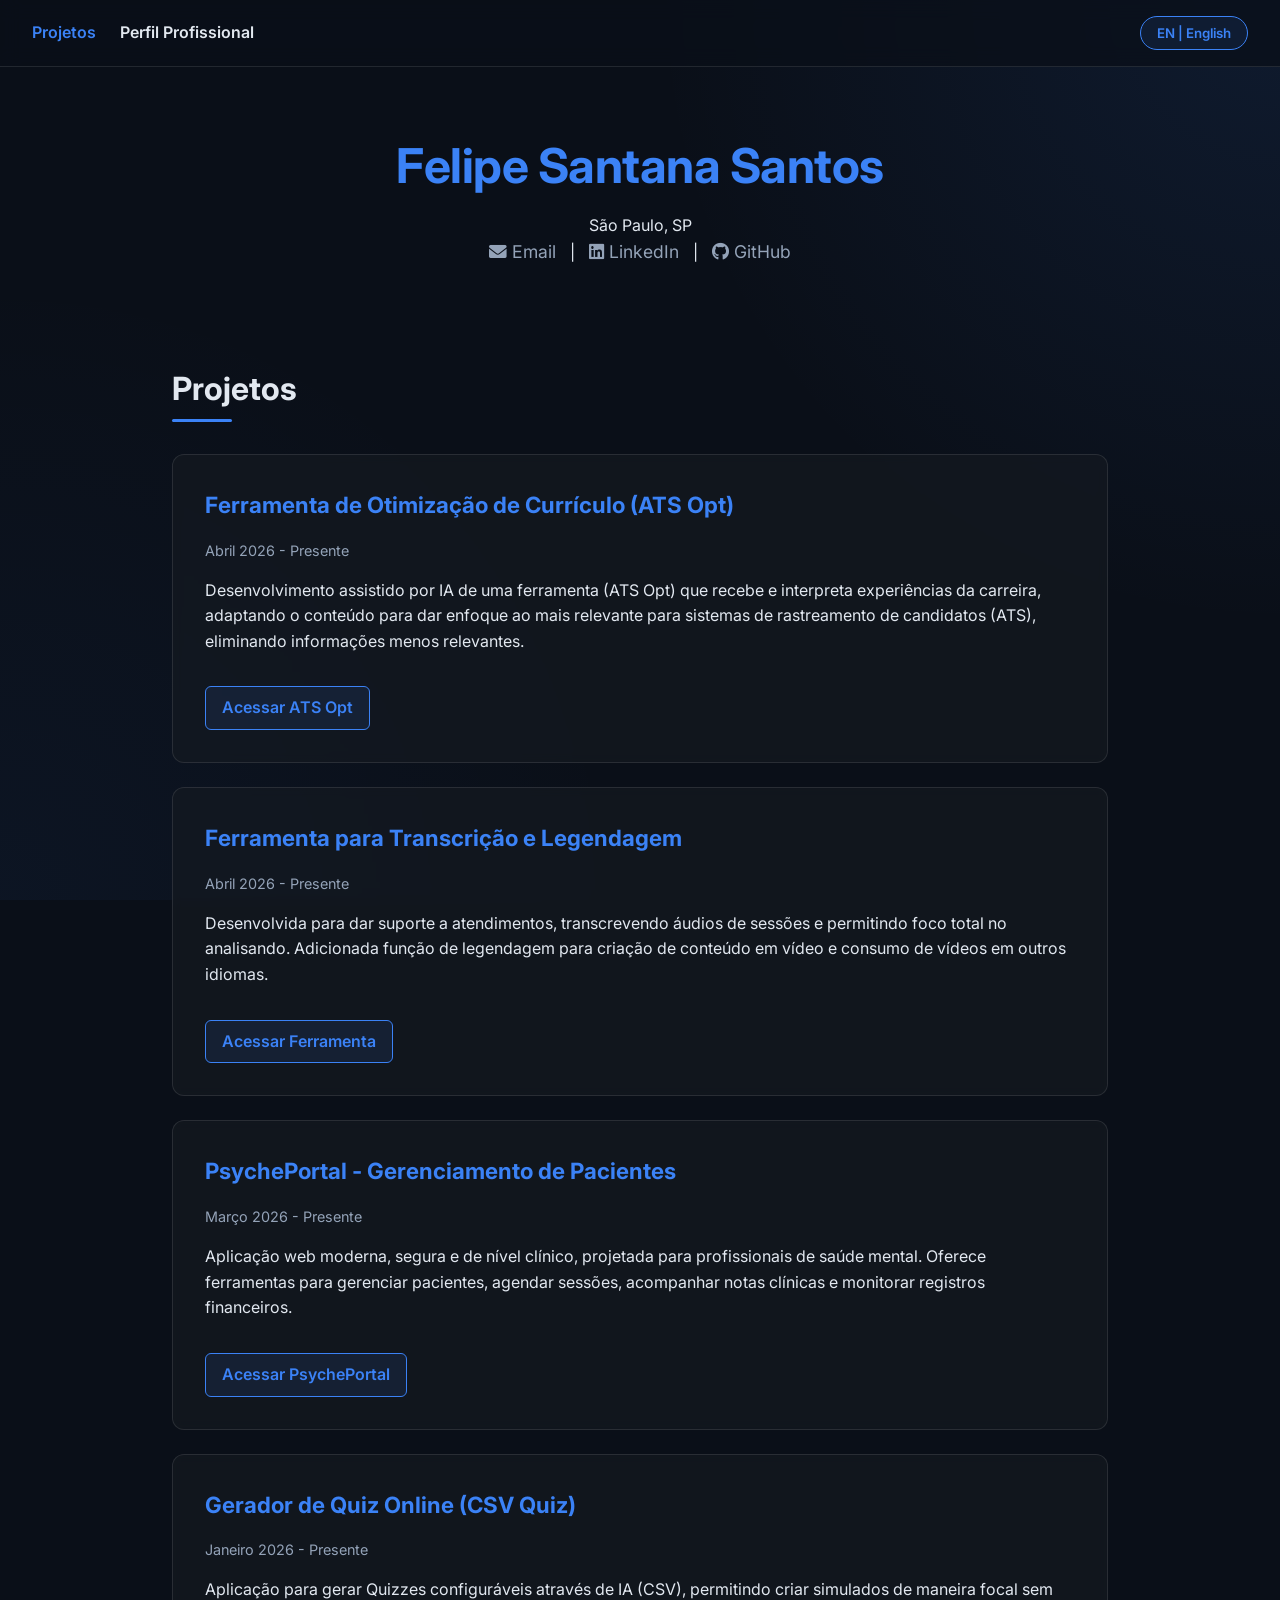
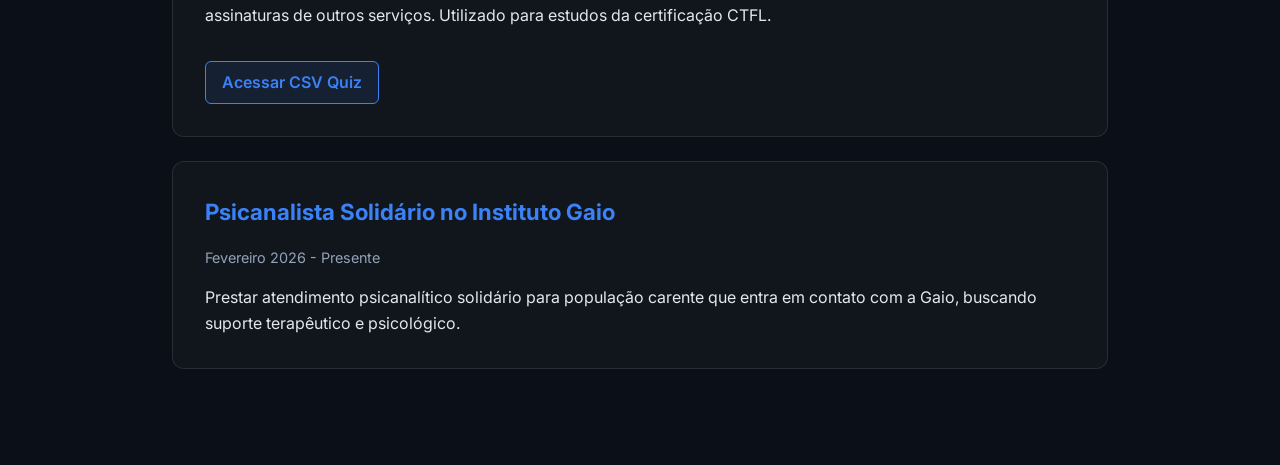
==== commit 3b4a0dfb: "feat: update project titles and links in portfolio" ====
--- a/index.html
+++ b/index.html
@@ -46,17 +46,17 @@
             </div>
 
             <div class="card project-card">
-                <div class="project-title" data-i18n="proj_psyche_title">PsychePortal - Gerenciamento de Pacientes</div>
+                <div class="project-title" data-i18n="proj_psyche_title">Portal Psis - Gerenciamento de Pacientes</div>
                 <div class="project-date" data-i18n="proj_psyche_date">Março 2026 - Presente</div>
                 <div data-i18n="proj_psyche_desc">Aplicação web moderna...</div>
-                <a href="https://felipeumbra.github.io/PsychePortal/" target="_blank" class="project-link" data-i18n="proj_psyche_link">Acessar PsychePortal</a>
+                <a href="https://portalpsis.umbra.tec.br/" target="_blank" class="project-link" data-i18n="proj_psyche_link">Acessar PsychePortal</a>
             </div>
 
             <div class="card project-card">
                 <div class="project-title" data-i18n="proj_quiz_title">Gerador de Quiz Online (CSV Quiz)</div>
                 <div class="project-date" data-i18n="proj_quiz_date">Janeiro 2026 - Presente</div>
                 <div data-i18n="proj_quiz_desc">Aplicação para gerar Quizzes configuráveis através de IA...</div>
-                <a href="https://felipeumbra.github.io/csv-quiz/" target="_blank" class="project-link" data-i18n="proj_quiz_link">Acessar CSV Quiz</a>
+                <a href="https://quiz.umbra.tec.br/" target="_blank" class="project-link" data-i18n="proj_quiz_link">Acessar CSV Quiz</a>
             </div>
 
             <div class="card project-card">
@@ -64,19 +64,6 @@
                 <div class="project-date" data-i18n="proj_gaio_date">Fevereiro 2026 - Presente</div>
                 <div data-i18n="proj_gaio_desc">Prestar atendimento psicanalítico solidário...</div>
             </div>
-
-            <div class="card project-card">
-                <div class="project-title" data-i18n="proj_shopee_cl_title">Shopee Chile</div>
-                <div class="project-date" data-i18n="proj_shopee_cl_date">Abril 2022</div>
-                <div data-i18n="proj_shopee_cl_desc">Mentor de QA no lançamento local...</div>
-            </div>
-
-            <div class="card project-card">
-                <div class="project-title" data-i18n="proj_shopee_ar_title">Shopee Argentina</div>
-                <div class="project-date" data-i18n="proj_shopee_ar_date">Nov 2021 - Dez 2021</div>
-                <div data-i18n="proj_shopee_ar_desc">Mentor de QA no lançamento local...</div>
-            </div>
-
         </section>
     </div>
 
